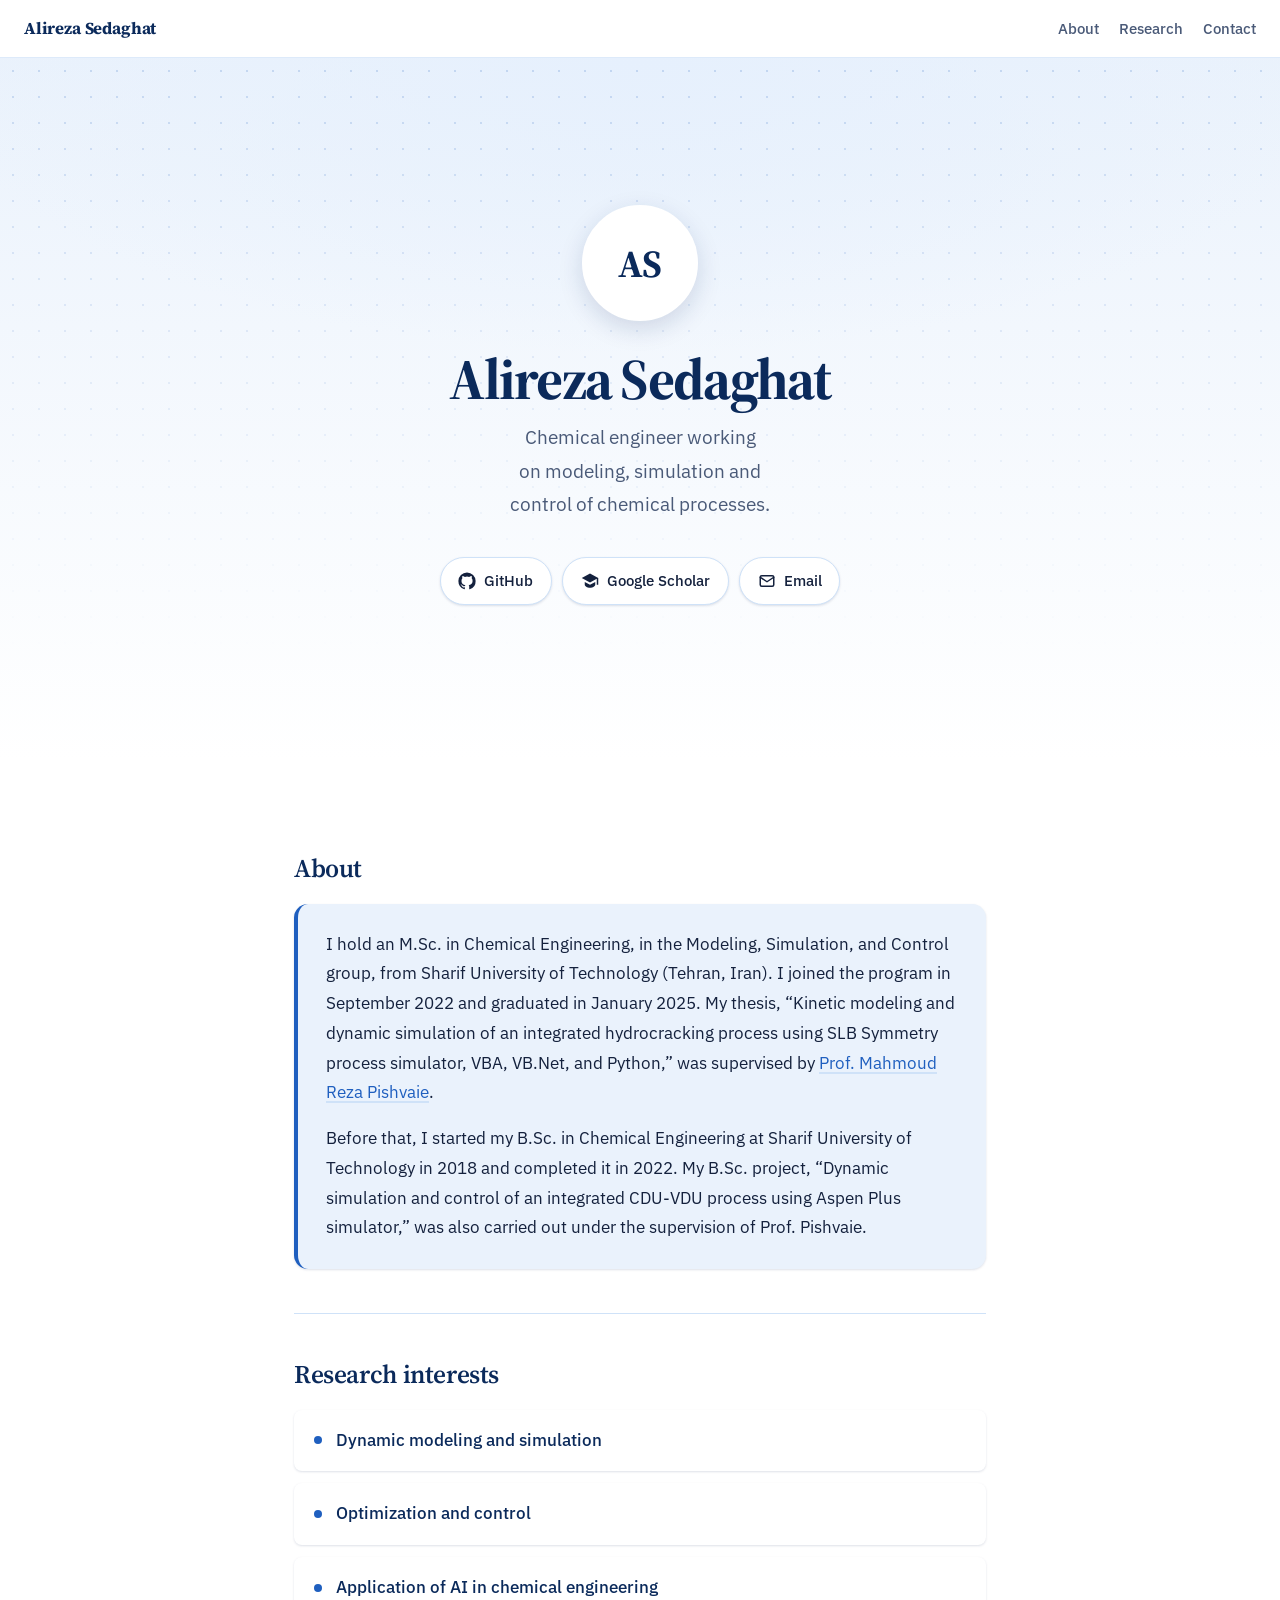
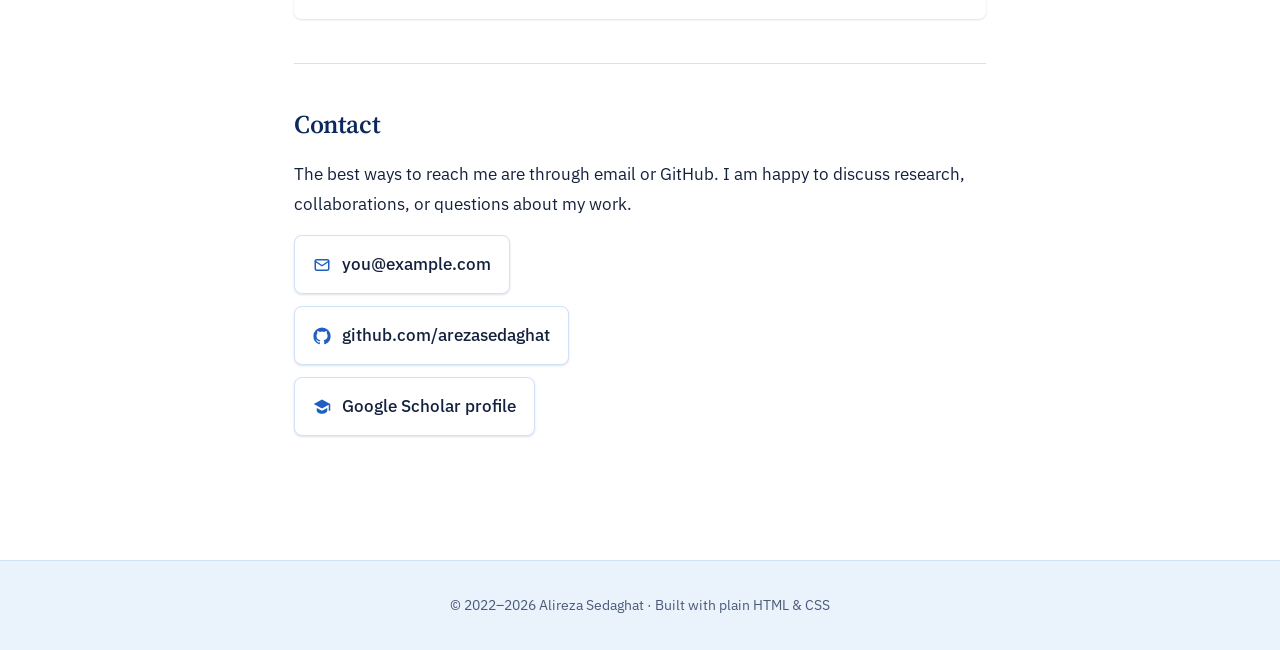
==== index.html @ 09726ce0 "Update index.html" ====
<!DOCTYPE html>
<html lang="en">
<head>
  <meta charset="utf-8">
  <meta name="viewport" content="width=device-width, initial-scale=1">
  <title>Alireza Sedaghat — Chemical Engineer</title>
  <meta name="description" content="Homepage of Alireza Sedaghat, chemical engineer working on modeling, simulation and control.">
  <meta name="theme-color" content="#0b2a5b">
  <link rel="canonical" href="https://arezasedaghat.github.io/">

  <!-- Open Graph / Twitter -->
  <meta property="og:title" content="Alireza Sedaghat — Chemical Engineer">
  <meta property="og:description" content="Modeling, simulation and control of chemical processes.">
  <meta property="og:type" content="profile">
  <meta property="og:url" content="https://arezasedaghat.github.io/">
  <meta name="twitter:card" content="summary">

  <!-- Favicon (add favicon.svg to your repo root) -->
  <link rel="icon" href="/favicon.svg" type="image/svg+xml">

  <!-- Fonts -->
  <link rel="preconnect" href="https://fonts.googleapis.com">
  <link rel="preconnect" href="https://fonts.gstatic.com" crossorigin>
  <link href="https://fonts.googleapis.com/css2?family=IBM+Plex+Sans:wght@400;500;600&family=Source+Serif+4:wght@600;700&display=swap" rel="stylesheet">

  <!-- JSON-LD Person schema -->
  <script type="application/ld+json">
  {
    "@context": "https://schema.org",
    "@type": "Person",
    "name": "Alireza Sedaghat",
    "jobTitle": "Chemical Engineer",
    "url": "https://arezasedaghat.github.io/",
    "sameAs": [
      "https://github.com/arezasedaghat",
      "https://scholar.google.com/citations?user=bqL5dq0AAAAJ"
    ]
  }
  </script>

  <style>
    :root {
      color-scheme: light;
      --navy: #0b2a5b;
      --blue: #1f5fbf;
      --sky: #cfe2f8;
      --mist: #eaf2fc;
      --white: #ffffff;
      --ink: #14213d;
      --muted: #4a5a78;

      --radius: 14px;
      --radius-sm: 8px;
      --shadow-sm: 0 1px 2px rgba(11, 42, 91, .06), 0 1px 3px rgba(11, 42, 91, .08);
      --shadow-md: 0 4px 14px rgba(11, 42, 91, .10), 0 2px 4px rgba(11, 42, 91, .06);
      --shadow-lg: 0 8px 24px rgba(11, 42, 91, .15);

      --serif: "Source Serif 4", Georgia, "Times New Roman", serif;
      --sans: "IBM Plex Sans", system-ui, -apple-system, "Segoe UI", sans-serif;
    }

    * { box-sizing: border-box; }
    html { scroll-behavior: smooth; scroll-padding-top: 1.5rem; }

    body {
      margin: 0;
      font-family: var(--sans);
      font-size: 1.0625rem;         /* 17px */
      line-height: 1.75;
      color: var(--ink);
      background: var(--white);
      -webkit-font-smoothing: antialiased;
      text-rendering: optimizeLegibility;
    }

    /* ---------- Selection ---------- */
    ::selection {
      background: var(--sky);
      color: var(--navy);
    }

    /* ---------- Focus ---------- */
    a:focus-visible,
    button:focus-visible {
      outline: 3px solid var(--blue);
      outline-offset: 3px;
      border-radius: 4px;
    }

    /* ---------- Links (general) ---------- */
    a {
      color: var(--blue);
      text-decoration-color: var(--sky);
      text-underline-offset: 3px;
      text-decoration-thickness: 1.5px;
      transition: text-decoration-color .2s ease, color .2s ease;
    }
    a:hover {
      text-decoration-color: var(--blue);
    }

    /* ---------- Skip link ---------- */
    .skip-link {
      position: absolute;
      left: -999px;
      top: 0;
      background: var(--navy);
      color: #fff;
      padding: .75rem 1rem;
      z-index: 100;
      border-radius: 0 0 6px 0;
      text-decoration: none;
      font-weight: 500;
    }
    .skip-link:focus { left: 0; }

    /* ---------- Top bar ---------- */
    .topbar {
      position: sticky;
      top: 0;
      z-index: 10;
      display: flex;
      align-items: center;
      justify-content: space-between;
      padding: .85rem 1.5rem;
      background: rgba(255, 255, 255, .78);
      backdrop-filter: saturate(160%) blur(10px);
      -webkit-backdrop-filter: saturate(160%) blur(10px);
      border-bottom: 1px solid rgba(207, 226, 248, .7);
    }
    .topbar .brand {
      font-family: var(--serif);
      font-weight: 700;
      font-size: 1.05rem;
      color: var(--navy);
      text-decoration: none;
      letter-spacing: -0.01em;
    }
    .topbar nav ul {
      display: flex;
      gap: 1.25rem;
      list-style: none;
      margin: 0;
      padding: 0;
    }
    .topbar nav a {
      color: var(--muted);
      text-decoration: none;
      font-size: .95rem;
      font-weight: 500;
      transition: color .2s ease;
    }
    .topbar nav a:hover { color: var(--navy); }

    /* ---------- Hero ---------- */
    .hero {
      position: relative;
      min-height: 78vh;
      display: flex;
      flex-direction: column;
      align-items: center;
      justify-content: center;
      text-align: center;
      padding: 4.5rem 1.5rem 5rem;
      overflow: hidden;
      background:
        radial-gradient(ellipse 80% 60% at 50% 0%, #e6f0fd 0%, transparent 70%),
        linear-gradient(180deg, var(--mist) 0%, var(--white) 100%);
    }
    /* dotted background mask */
    .hero::before {
      content: "";
      position: absolute;
      inset: 0;
      background-image: radial-gradient(circle, rgba(31, 95, 191, .18) 1px, transparent 1px);
      background-size: 26px 26px;
      -webkit-mask-image: linear-gradient(180deg, black 0%, transparent 85%);
              mask-image: linear-gradient(180deg, black 0%, transparent 85%);
      pointer-events: none;
    }
    .hero > * { position: relative; z-index: 1; }

    .avatar {
      width: 116px;
      height: 116px;
      border-radius: 50%;
      object-fit: cover;
      background: var(--white);
      border: 3px solid var(--white);
      box-shadow: var(--shadow-lg);
      margin-bottom: 1.75rem;
      display: grid;
      place-items: center;
      font-family: var(--serif);
      font-weight: 700;
      font-size: 2.4rem;
      color: var(--navy);
      letter-spacing: -0.02em;
    }

    .hero h1 {
      font-family: var(--serif);
      font-weight: 700;
      font-size: clamp(2.1rem, 6vw, 3.6rem);
      line-height: 1.05;
      letter-spacing: -0.03em;
      margin: 0 0 .65rem;
      color: var(--navy);
      text-wrap: balance;
    }

    .hero .role {
      font-size: clamp(1rem, 2vw, 1.2rem);
      color: var(--muted);
      max-width: 34ch;
      margin: 0 auto 2.25rem;
      text-wrap: balance;
    }

    /* ---------- Social pill buttons ---------- */
    .social-links {
      display: flex;
      gap: .65rem;
      flex-wrap: wrap;
      justify-content: center;
    }
    .social-links a {
      display: inline-flex;
      align-items: center;
      gap: .5rem;
      padding: .6rem 1.1rem;
      border-radius: 999px;
      background: var(--white);
      border: 1px solid var(--sky);
      text-decoration: none;
      color: var(--ink);
      font-weight: 500;
      font-size: .95rem;
      box-shadow: var(--shadow-sm);
      transition: transform .2s ease, box-shadow .2s ease, border-color .2s ease, color .2s ease;
    }
    .social-links a:hover {
      border-color: var(--blue);
      color: var(--blue);
      transform: translateY(-1px);
      box-shadow: var(--shadow-md);
      text-decoration: none;
    }
    .social-links svg {
      width: 18px;
      height: 18px;
      flex-shrink: 0;
    }

    /* ---------- Main content ---------- */
    main {
      max-width: 740px;
      margin: 0 auto;
      padding: 3rem 1.5rem 5rem;
    }

    section {
      padding: 2.75rem 0;
    }
    section + section {
      border-top: 1px solid var(--sky);
    }

    h2 {
      font-family: var(--serif);
      font-weight: 600;
      font-size: 1.6rem;
      line-height: 1.25;
      letter-spacing: -0.015em;
      margin: 0 0 1.25rem;
      color: var(--navy);
      text-wrap: balance;
    }

    p {
      margin: 0 0 1rem;
      max-width: 68ch;
      text-wrap: pretty;
    }
    p:last-child { margin-bottom: 0; }

    /* ---------- About card ---------- */
    .about-box {
      background: var(--mist);
      border-radius: var(--radius);
      padding: 1.6rem 1.75rem;
      box-shadow: var(--shadow-sm);
      border-left: 4px solid var(--blue);
    }

    /* ---------- Research interests ---------- */
    .interests {
      list-style: none;
      margin: 0;
      padding: 0;
      display: flex;
      flex-direction: column;
      gap: .75rem;
    }
    .interests li {
      padding: 1rem 1.25rem;
      background: var(--white);
      border-radius: var(--radius-sm);
      box-shadow: var(--shadow-sm);
      color: var(--navy);
      font-weight: 500;
      display: flex;
      align-items: center;
      gap: .85rem;
      transition: transform .2s ease, box-shadow .2s ease;
    }
    .interests li:hover {
      transform: translateY(-2px);
      box-shadow: var(--shadow-md);
    }
    .interests li::before {
      content: "";
      width: 8px;
      height: 8px;
      border-radius: 50%;
      background: var(--blue);
      flex-shrink: 0;
    }

    /* ---------- Contact ---------- */
    .contact-list {
      list-style: none;
      margin: 0;
      padding: 0;
      display: grid;
      gap: .75rem;
    }
    .contact-list a {
      display: inline-flex;
      align-items: center;
      gap: .65rem;
      padding: .85rem 1.15rem;
      border-radius: var(--radius-sm);
      background: var(--white);
      border: 1px solid var(--sky);
      color: var(--ink);
      text-decoration: none;
      font-weight: 500;
      box-shadow: var(--shadow-sm);
      transition: transform .2s ease, box-shadow .2s ease, border-color .2s ease, color .2s ease;
    }
    .contact-list a:hover {
      border-color: var(--blue);
      color: var(--blue);
      transform: translateY(-1px);
      box-shadow: var(--shadow-md);
      text-decoration: none;
    }
    .contact-list svg {
      width: 18px;
      height: 18px;
      color: var(--blue);
      flex-shrink: 0;
    }

    /* ---------- Footer ---------- */
    footer {
      padding: 2rem 1.5rem;
      color: var(--muted);
      font-size: .88rem;
      text-align: center;
      border-top: 1px solid var(--sky);
      background: var(--mist);
    }
    footer p { margin: 0; max-width: none; }

    /* ---------- Custom scrollbar (desktop) ---------- */
    @media (pointer: fine) {
      ::-webkit-scrollbar { width: 10px; }
      ::-webkit-scrollbar-track { background: var(--mist); }
      ::-webkit-scrollbar-thumb {
        background: var(--sky);
        border-radius: 5px;
        border: 2px solid var(--mist);
      }
      ::-webkit-scrollbar-thumb:hover { background: var(--blue); }
    }

    /* ---------- Scroll reveal ---------- */
    @media (prefers-reduced-motion: no-preference) {
      section {
        animation: fadeUp .65s ease both;
        animation-timeline: view();
        animation-range: entry 0% entry 25%;
      }
      @keyframes fadeUp {
        from { opacity: 0; transform: translateY(14px); }
        to   { opacity: 1; transform: translateY(0); }
      }
    }

    /* ---------- Mobile tweaks ---------- */
    @media (max-width: 600px) {
      .topbar { padding: .7rem 1rem; }
      .topbar nav ul { gap: .85rem; }
      .topbar nav a { font-size: .88rem; }
      .hero { min-height: auto; padding: 3rem 1.25rem 4rem; }
      .avatar { width: 96px; height: 96px; font-size: 2rem; }
      main { padding: 2rem 1.25rem 4rem; }
      section { padding: 2rem 0; }
    }

    @media (prefers-reduced-motion: reduce) {
      html { scroll-behavior: auto; }
      *, *::before, *::after {
        animation-duration: 0.001ms !important;
        animation-iteration-count: 1 !important;
        transition-duration: 0.001ms !important;
      }
    }
  </style>
</head>
<body>
  <a class="skip-link" href="#main">Skip to content</a>

  <!-- ===== Top bar ===== -->
  <header class="topbar">
    <a class="brand" href="#top">Alireza Sedaghat</a>
    <nav aria-label="Sections">
      <ul>
        <li><a href="#about">About</a></li>
        <li><a href="#interests">Research</a></li>
        <li><a href="#contact">Contact</a></li>
      </ul>
    </nav>
  </header>

  <!-- ===== Hero ===== -->
  <section class="hero" id="top" aria-labelledby="hero-name">
    <div class="avatar" aria-hidden="true">AS</div>
    <h1 id="hero-name">Alireza Sedaghat</h1>
    <p class="role">Chemical engineer working on modeling, simulation and control of chemical processes.</p>

    <div class="social-links">
      <a href="https://github.com/arezasedaghat" rel="me noopener" target="_blank">
        <svg viewBox="0 0 24 24" fill="currentColor" aria-hidden="true"><path d="M12 .5A11.5 11.5 0 0 0 .5 12a11.5 11.5 0 0 0 7.86 10.93c.58.1.79-.25.79-.55v-2c-3.2.7-3.88-1.37-3.88-1.37-.53-1.33-1.29-1.69-1.29-1.69-1.05-.72.08-.7.08-.7 1.16.08 1.77 1.19 1.77 1.19 1.03 1.77 2.7 1.26 3.36.96.1-.74.4-1.26.73-1.55-2.55-.29-5.24-1.28-5.24-5.7 0-1.26.45-2.29 1.18-3.1-.12-.29-.51-1.46.11-3.05 0 0 .97-.31 3.18 1.18a11 11 0 0 1 5.8 0c2.2-1.49 3.17-1.18 3.17-1.18.63 1.59.24 2.76.12 3.05.74.81 1.18 1.84 1.18 3.1 0 4.43-2.7 5.41-5.26 5.7.41.36.78 1.06.78 2.14v3.17c0 .31.21.66.8.55A11.5 11.5 0 0 0 23.5 12 11.5 11.5 0 0 0 12 .5Z"/></svg>
        GitHub
      </a>
      <a href="https://scholar.google.com/citations?user=bqL5dq0AAAAJ&amp;hl=en" rel="me noopener" target="_blank">
        <svg viewBox="0 0 24 24" fill="currentColor" aria-hidden="true"><path d="M12 2 1 8l11 6 9-4.91V17h2V8L12 2Z"/><path d="M5 13.18V17c0 2 3.13 4 7 4s7-2 7-4v-3.82l-7 3.82-7-3.82Z"/></svg>
        Google Scholar
      </a>
      <a href="mailto:you@example.com">
        <svg viewBox="0 0 24 24" fill="none" stroke="currentColor" stroke-width="2" stroke-linecap="round" stroke-linejoin="round" aria-hidden="true"><rect x="3" y="5" width="18" height="14" rx="2"/><path d="m3 7 9 6 9-6"/></svg>
        Email
      </a>
    </div>
  </section>

  <!-- ===== Main ===== -->
  <main id="main">

    <!-- About -->
    <section id="about">
      <h2>About</h2>
      <div class="about-box">
        <p>
          I hold an M.Sc. in Chemical Engineering, in the Modeling, Simulation, and Control group,
          from Sharif University of Technology (Tehran, Iran). I joined the program in September 2022
          and graduated in January 2025. My thesis, “Kinetic modeling and dynamic simulation of an
          integrated hydrocracking process using SLB Symmetry process simulator, VBA, VB.Net, and
          Python,” was supervised by
          <a href="https://scholar.google.com/citations?user=EVMUh8cAAAAJ&amp;hl=en">Prof. Mahmoud Reza Pishvaie</a>.
        </p>
        <p>
          Before that, I started my B.Sc. in Chemical Engineering at Sharif University of Technology
          in 2018 and completed it in 2022. My B.Sc. project, “Dynamic simulation and control of an
          integrated CDU-VDU process using Aspen Plus simulator,” was also carried out under the
          supervision of Prof. Pishvaie.
        </p>
      </div>
    </section>

    <!-- Research interests -->
    <section id="interests">
      <h2>Research interests</h2>
      <ul class="interests">
        <li>Dynamic modeling and simulation</li>
        <li>Optimization and control</li>
        <li>Application of AI in chemical engineering</li>
      </ul>
    </section>

    <!-- Contact -->
    <section id="contact">
      <h2>Contact</h2>
      <p>
        The best ways to reach me are through email or GitHub. I am happy to discuss research,
        collaborations, or questions about my work.
      </p>
      <ul class="contact-list">
        <li>
          <a href="mailto:you@example.com">
            <svg viewBox="0 0 24 24" fill="none" stroke="currentColor" stroke-width="2" stroke-linecap="round" stroke-linejoin="round" aria-hidden="true"><rect x="3" y="5" width="18" height="14" rx="2"/><path d="m3 7 9 6 9-6"/></svg>
            you@example.com
          </a>
        </li>
        <li>
          <a href="https://github.com/arezasedaghat" rel="me noopener" target="_blank">
            <svg viewBox="0 0 24 24" fill="currentColor" aria-hidden="true"><path d="M12 .5A11.5 11.5 0 0 0 .5 12a11.5 11.5 0 0 0 7.86 10.93c.58.1.79-.25.79-.55v-2c-3.2.7-3.88-1.37-3.88-1.37-.53-1.33-1.29-1.69-1.29-1.69-1.05-.72.08-.7.08-.7 1.16.08 1.77 1.19 1.77 1.19 1.03 1.77 2.7 1.26 3.36.96.1-.74.4-1.26.73-1.55-2.55-.29-5.24-1.28-5.24-5.7 0-1.26.45-2.29 1.18-3.1-.12-.29-.51-1.46.11-3.05 0 0 .97-.31 3.18 1.18a11 11 0 0 1 5.8 0c2.2-1.49 3.17-1.18 3.17-1.18.63 1.59.24 2.76.12 3.05.74.81 1.18 1.84 1.18 3.1 0 4.43-2.7 5.41-5.26 5.7.41.36.78 1.06.78 2.14v3.17c0 .31.21.66.8.55A11.5 11.5 0 0 0 23.5 12 11.5 11.5 0 0 0 12 .5Z"/></svg>
            github.com/arezasedaghat
          </a>
        </li>
        <li>
          <a href="https://scholar.google.com/citations?user=bqL5dq0AAAAJ&amp;hl=en" rel="me noopener" target="_blank">
            <svg viewBox="0 0 24 24" fill="currentColor" aria-hidden="true"><path d="M12 2 1 8l11 6 9-4.91V17h2V8L12 2Z"/><path d="M5 13.18V17c0 2 3.13 4 7 4s7-2 7-4v-3.82l-7 3.82-7-3.82Z"/></svg>
            Google Scholar profile
          </a>
        </li>
      </ul>
    </section>

  </main>

  <!-- ===== Footer ===== -->
  <footer>
    <p>© 2022–<span id="year">2026</span> Alireza Sedaghat · Built with plain HTML &amp; CSS</p>
  </footer>

  <script>
    document.getElementById("year").textContent = new Date().getFullYear();
  </script>
</body>
</html>
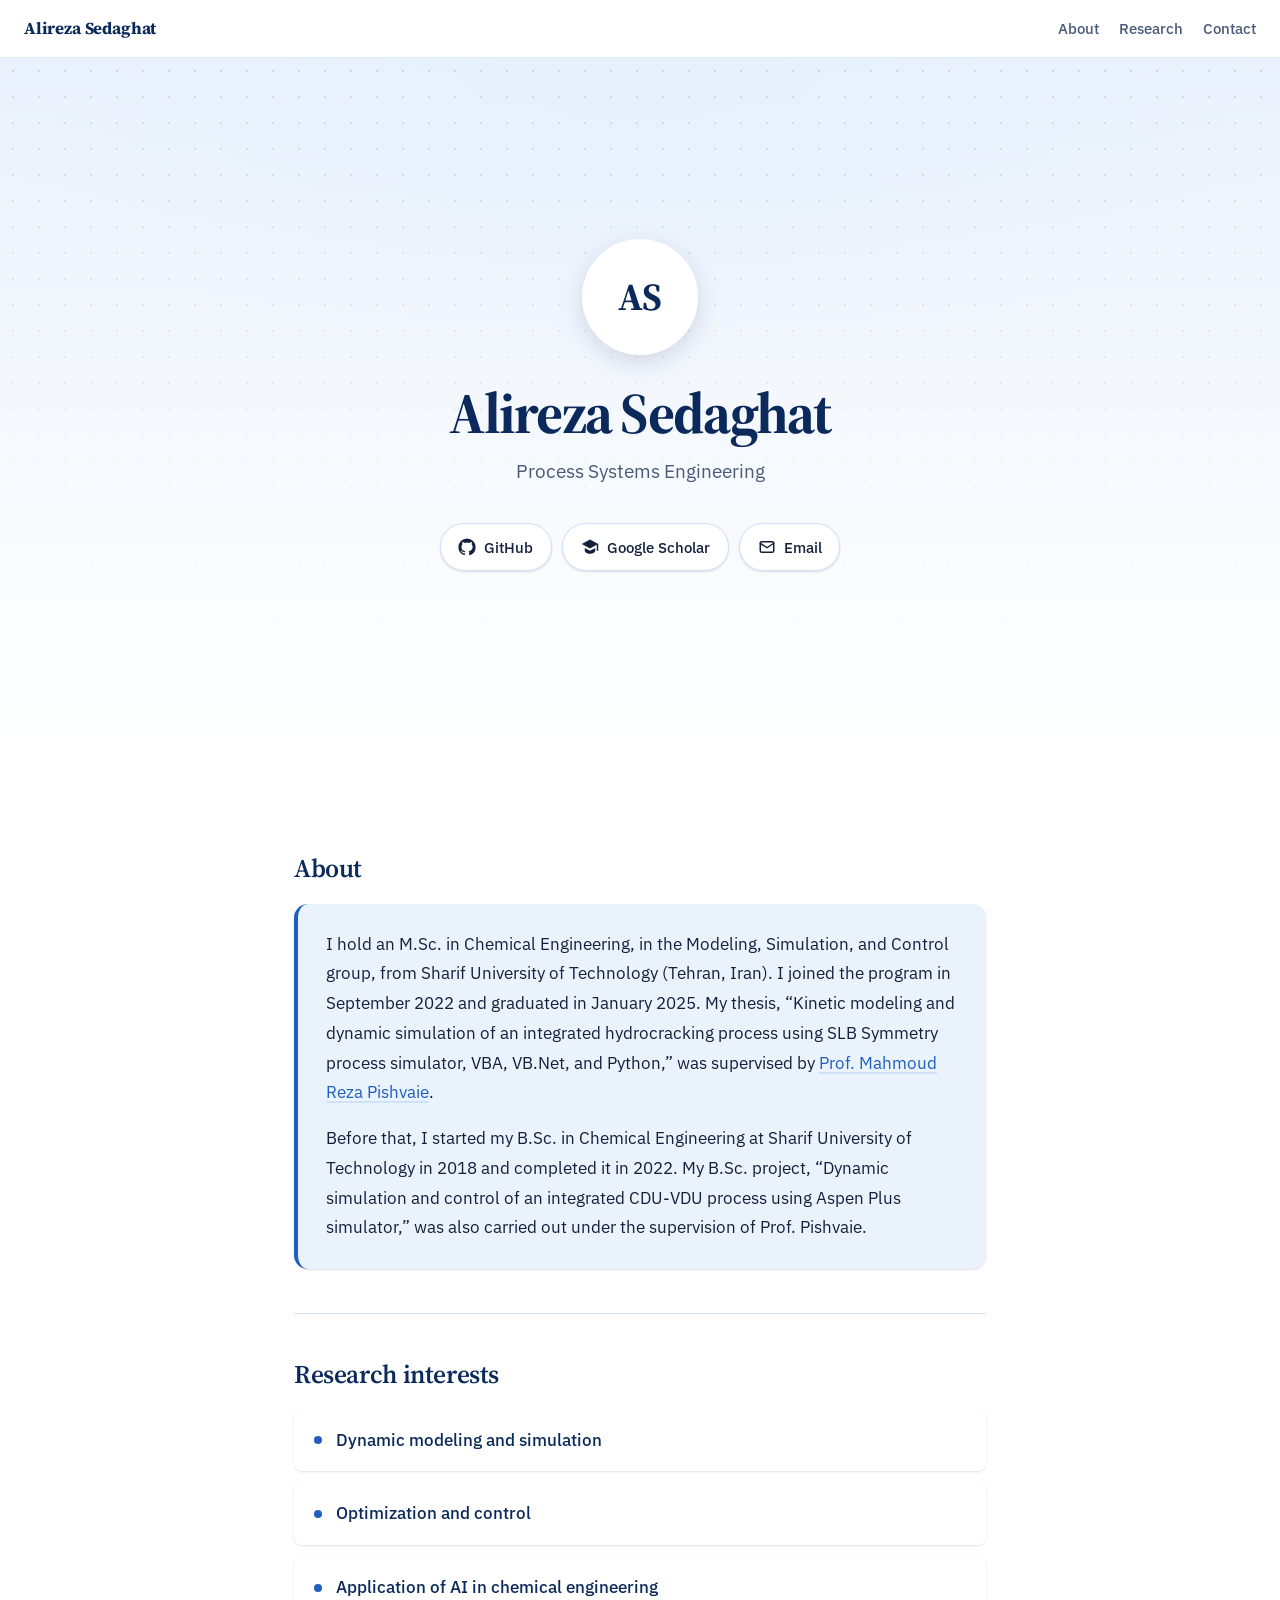
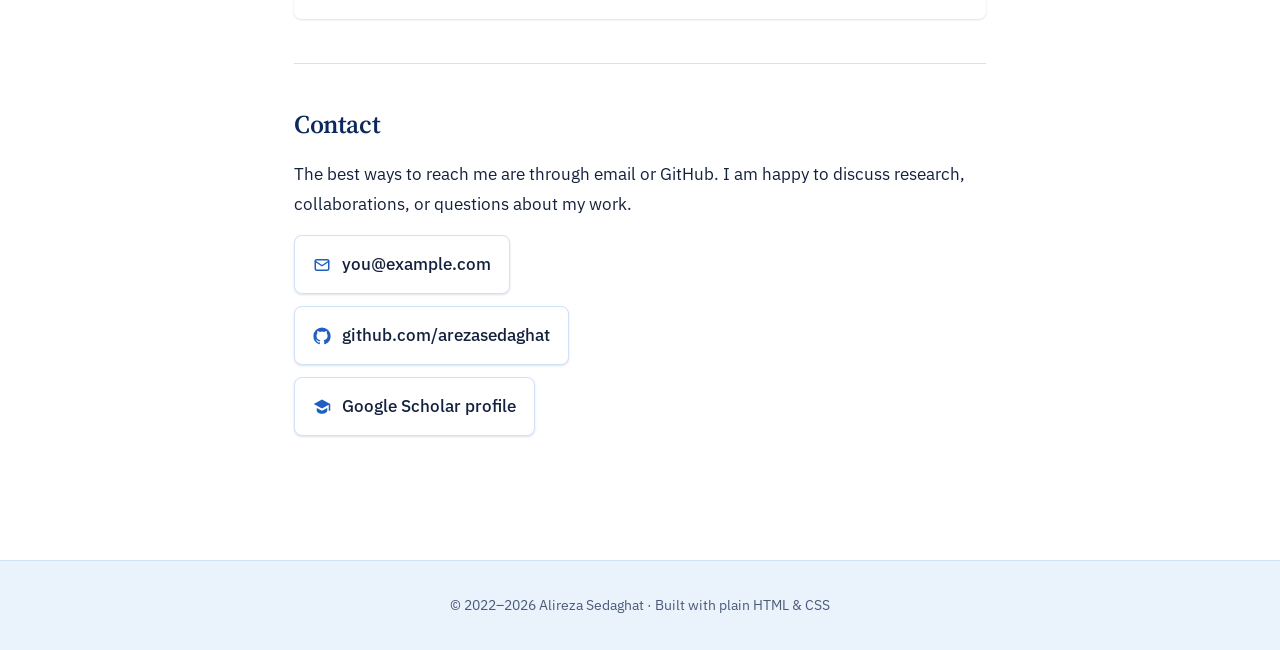
==== commit 6e1da09a: "Update index.html" ====
--- a/index.html
+++ b/index.html
@@ -4,7 +4,7 @@
   <meta charset="utf-8">
   <meta name="viewport" content="width=device-width, initial-scale=1">
   <title>Alireza Sedaghat — Chemical Engineer</title>
-  <meta name="description" content="Homepage of Alireza Sedaghat, chemical engineer working on modeling, simulation and control.">
+  <meta name="description" content="Homepage of Alireza Sedaghat, Process Systems Engineering">
   <meta name="theme-color" content="#0b2a5b">
   <link rel="canonical" href="https://arezasedaghat.github.io/">
 
@@ -439,7 +439,7 @@
   <section class="hero" id="top" aria-labelledby="hero-name">
     <div class="avatar" aria-hidden="true">AS</div>
     <h1 id="hero-name">Alireza Sedaghat</h1>
-    <p class="role">Chemical engineer working on modeling, simulation and control of chemical processes.</p>
+    <p class="role">Process Systems Engineering</p>
 
     <div class="social-links">
       <a href="https://github.com/arezasedaghat" rel="me noopener" target="_blank">
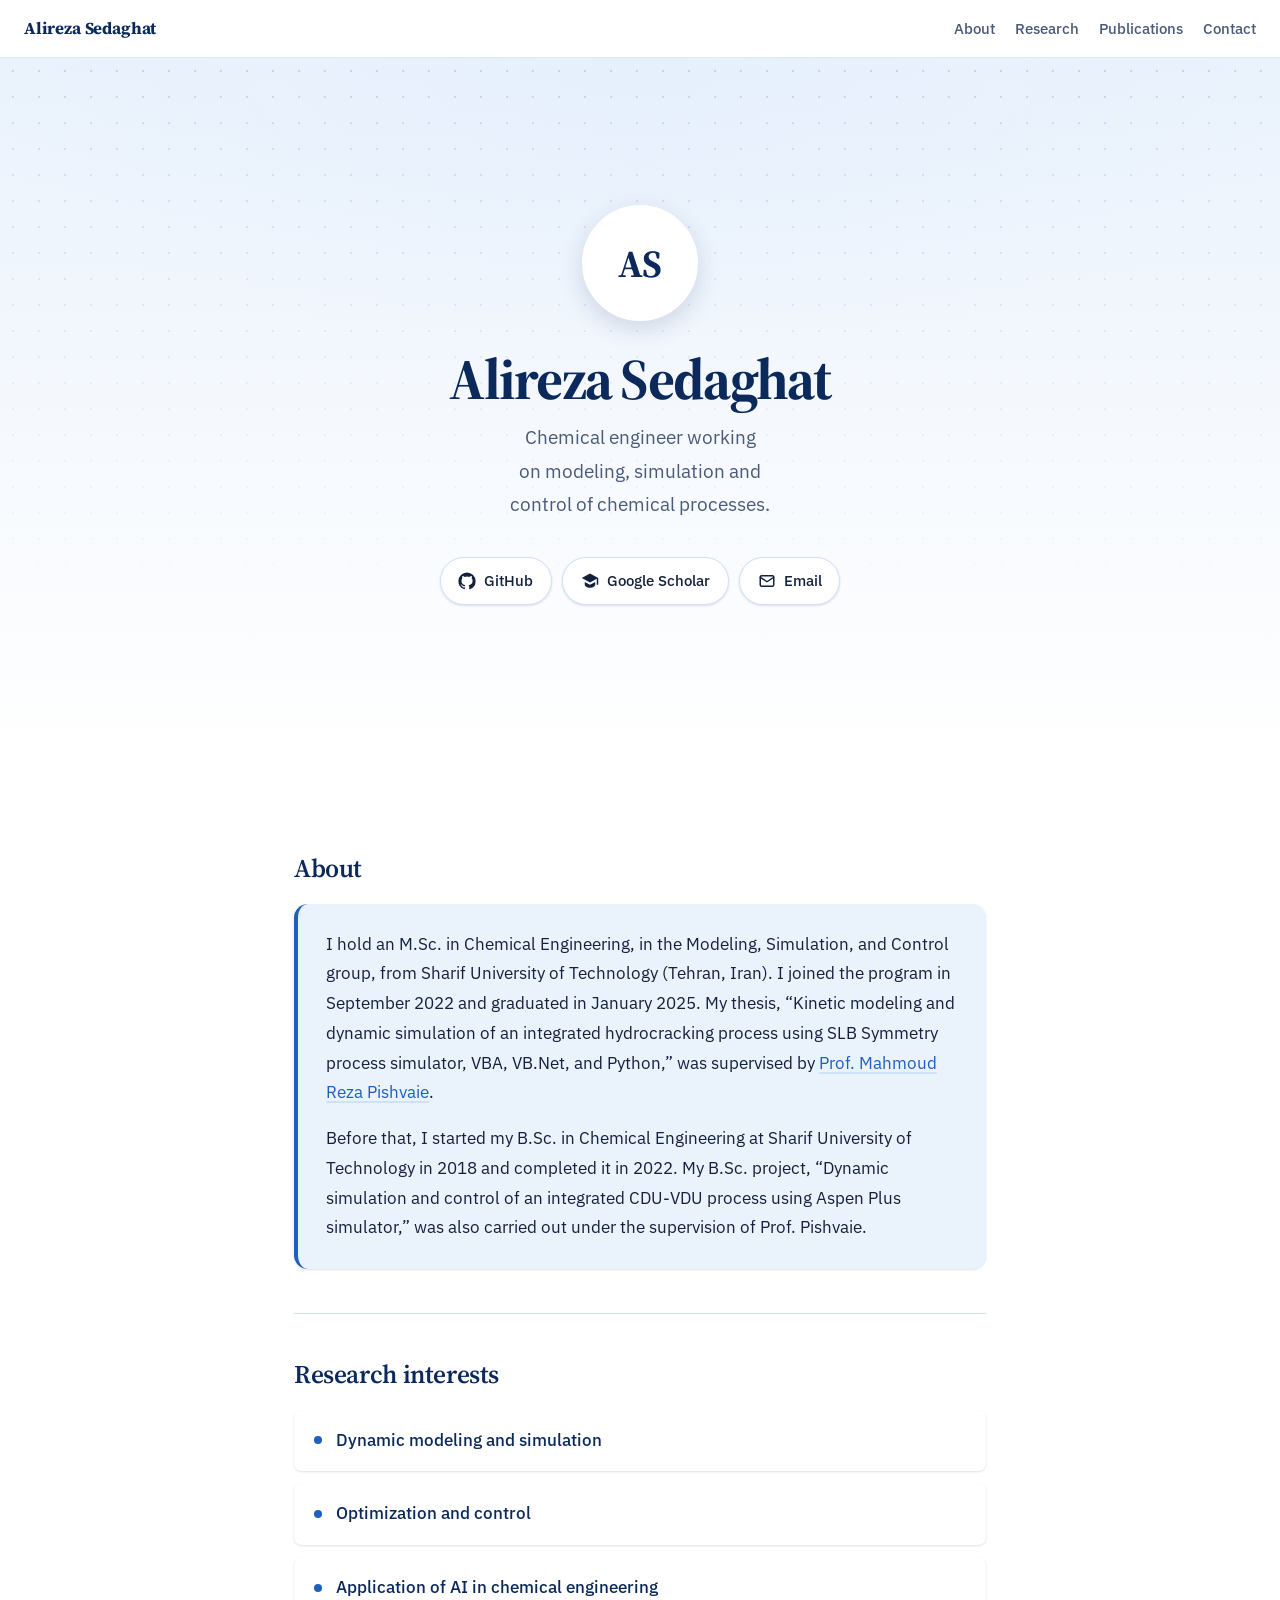
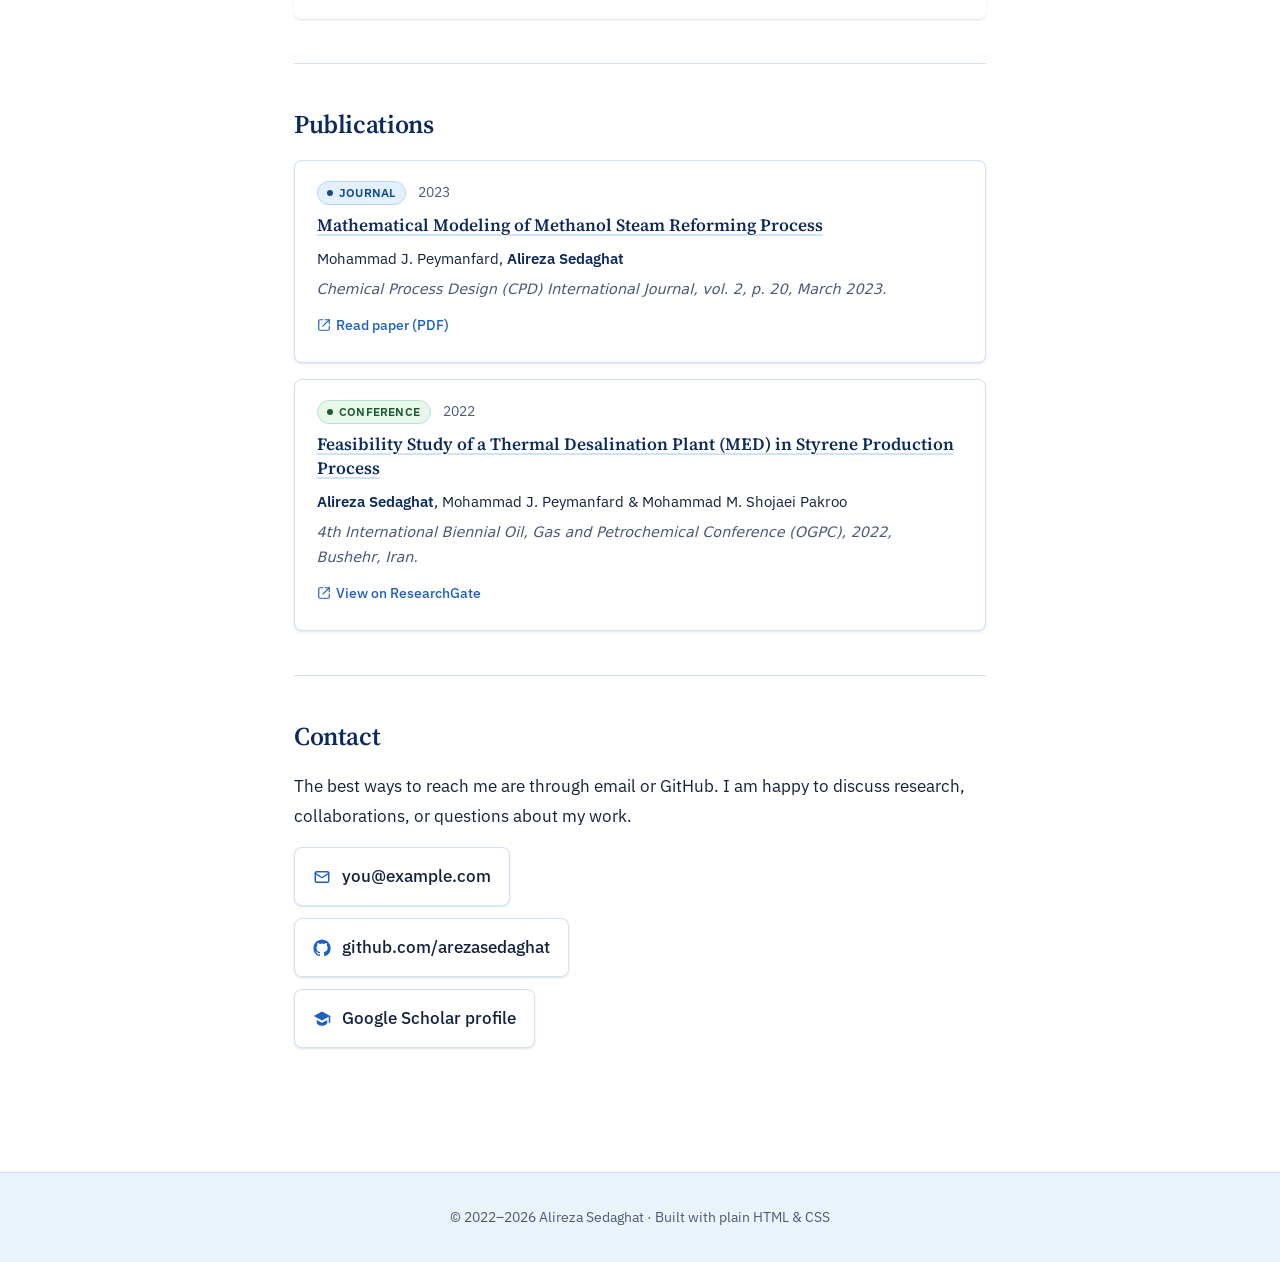
==== commit b4fa2927: "Update index.html" ====
--- a/index.html
+++ b/index.html
@@ -4,7 +4,7 @@
   <meta charset="utf-8">
   <meta name="viewport" content="width=device-width, initial-scale=1">
   <title>Alireza Sedaghat — Chemical Engineer</title>
-  <meta name="description" content="Homepage of Alireza Sedaghat, Process Systems Engineering">
+  <meta name="description" content="Homepage of Alireza Sedaghat, chemical engineer working on modeling, simulation and control.">
   <meta name="theme-color" content="#0b2a5b">
   <link rel="canonical" href="https://arezasedaghat.github.io/">
 
@@ -49,6 +49,14 @@
       --ink: #14213d;
       --muted: #4a5a78;
 
+      /* tag colors */
+      --tag-journal-bg: #e3f0ff;
+      --tag-journal-fg: #114a8f;
+      --tag-journal-border: #b9d6f6;
+      --tag-conf-bg: #e7f7ec;
+      --tag-conf-fg: #1b5a2f;
+      --tag-conf-border: #b8e3c6;
+
       --radius: 14px;
       --radius-sm: 8px;
       --shadow-sm: 0 1px 2px rgba(11, 42, 91, .06), 0 1px 3px rgba(11, 42, 91, .08);
@@ -65,7 +73,7 @@
     body {
       margin: 0;
       font-family: var(--sans);
-      font-size: 1.0625rem;         /* 17px */
+      font-size: 1.0625rem;
       line-height: 1.75;
       color: var(--ink);
       background: var(--white);
@@ -73,13 +81,8 @@
       text-rendering: optimizeLegibility;
     }
 
-    /* ---------- Selection ---------- */
-    ::selection {
-      background: var(--sky);
-      color: var(--navy);
-    }
-
-    /* ---------- Focus ---------- */
+    ::selection { background: var(--sky); color: var(--navy); }
+
     a:focus-visible,
     button:focus-visible {
       outline: 3px solid var(--blue);
@@ -87,7 +90,6 @@
       border-radius: 4px;
     }
 
-    /* ---------- Links (general) ---------- */
     a {
       color: var(--blue);
       text-decoration-color: var(--sky);
@@ -95,11 +97,8 @@
       text-decoration-thickness: 1.5px;
       transition: text-decoration-color .2s ease, color .2s ease;
     }
-    a:hover {
-      text-decoration-color: var(--blue);
-    }
-
-    /* ---------- Skip link ---------- */
+    a:hover { text-decoration-color: var(--blue); }
+
     .skip-link {
       position: absolute;
       left: -999px;
@@ -167,7 +166,6 @@
         radial-gradient(ellipse 80% 60% at 50% 0%, #e6f0fd 0%, transparent 70%),
         linear-gradient(180deg, var(--mist) 0%, var(--white) 100%);
     }
-    /* dotted background mask */
     .hero::before {
       content: "";
       position: absolute;
@@ -217,7 +215,6 @@
       text-wrap: balance;
     }
 
-    /* ---------- Social pill buttons ---------- */
     .social-links {
       display: flex;
       gap: .65rem;
@@ -246,25 +243,17 @@
       box-shadow: var(--shadow-md);
       text-decoration: none;
     }
-    .social-links svg {
-      width: 18px;
-      height: 18px;
-      flex-shrink: 0;
-    }
-
-    /* ---------- Main content ---------- */
+    .social-links svg { width: 18px; height: 18px; flex-shrink: 0; }
+
+    /* ---------- Main ---------- */
     main {
       max-width: 740px;
       margin: 0 auto;
       padding: 3rem 1.5rem 5rem;
     }
 
-    section {
-      padding: 2.75rem 0;
-    }
-    section + section {
-      border-top: 1px solid var(--sky);
-    }
+    section { padding: 2.75rem 0; }
+    section + section { border-top: 1px solid var(--sky); }
 
     h2 {
       font-family: var(--serif);
@@ -284,7 +273,7 @@
     }
     p:last-child { margin-bottom: 0; }
 
-    /* ---------- About card ---------- */
+    /* ---------- About ---------- */
     .about-box {
       background: var(--mist);
       border-radius: var(--radius);
@@ -324,6 +313,115 @@
       height: 8px;
       border-radius: 50%;
       background: var(--blue);
+      flex-shrink: 0;
+    }
+
+    /* ---------- Publications ---------- */
+    .pub-list {
+      list-style: none;
+      margin: 0;
+      padding: 0;
+      display: flex;
+      flex-direction: column;
+      gap: 1rem;
+    }
+    .pub-item {
+      background: var(--white);
+      border: 1px solid var(--sky);
+      border-radius: var(--radius-sm);
+      padding: 1.25rem 1.35rem;
+      box-shadow: var(--shadow-sm);
+      transition: transform .2s ease, box-shadow .2s ease, border-color .2s ease;
+    }
+    .pub-item:hover {
+      transform: translateY(-2px);
+      box-shadow: var(--shadow-md);
+      border-color: #b9d6f6;
+    }
+    .pub-meta {
+      display: flex;
+      flex-wrap: wrap;
+      align-items: center;
+      gap: .55rem .75rem;
+      margin-bottom: .5rem;
+    }
+    .tag {
+      display: inline-flex;
+      align-items: center;
+      gap: .35rem;
+      font-family: var(--sans);
+      font-size: .75rem;
+      font-weight: 600;
+      letter-spacing: .02em;
+      text-transform: uppercase;
+      padding: .22rem .6rem;
+      border-radius: 999px;
+      border: 1px solid;
+      line-height: 1.3;
+    }
+    .tag::before {
+      content: "";
+      width: 6px;
+      height: 6px;
+      border-radius: 50%;
+      background: currentColor;
+    }
+    .tag-journal {
+      background: var(--tag-journal-bg);
+      color: var(--tag-journal-fg);
+      border-color: var(--tag-journal-border);
+    }
+    .tag-conference {
+      background: var(--tag-conf-bg);
+      color: var(--tag-conf-fg);
+      border-color: var(--tag-conf-border);
+    }
+    .pub-year {
+      font-size: .85rem;
+      color: var(--muted);
+      font-variant-numeric: tabular-nums;
+    }
+    .pub-title {
+      font-family: var(--serif);
+      font-weight: 600;
+      font-size: 1.08rem;
+      line-height: 1.4;
+      margin: 0 0 .5rem;
+      color: var(--navy);
+    }
+    .pub-title a {
+      color: inherit;
+      text-decoration-color: var(--sky);
+    }
+    .pub-title a:hover { color: var(--blue); }
+
+    .pub-authors {
+      font-size: .92rem;
+      color: var(--ink);
+      margin: 0 0 .35rem;
+    }
+    .pub-authors .me {
+      font-weight: 600;
+      color: var(--navy);
+    }
+    .pub-venue {
+      font-size: .9rem;
+      color: var(--muted);
+      margin: 0;
+      font-style: italic;
+    }
+    .pub-link {
+      display: inline-flex;
+      align-items: center;
+      gap: .35rem;
+      margin-top: .65rem;
+      font-size: .88rem;
+      font-weight: 500;
+      text-decoration: none;
+    }
+    .pub-link svg {
+      width: 14px;
+      height: 14px;
       flex-shrink: 0;
     }
 
@@ -374,7 +472,7 @@
     }
     footer p { margin: 0; max-width: none; }
 
-    /* ---------- Custom scrollbar (desktop) ---------- */
+    /* ---------- Custom scrollbar ---------- */
     @media (pointer: fine) {
       ::-webkit-scrollbar { width: 10px; }
       ::-webkit-scrollbar-track { background: var(--mist); }
@@ -399,7 +497,7 @@
       }
     }
 
-    /* ---------- Mobile tweaks ---------- */
+    /* ---------- Mobile ---------- */
     @media (max-width: 600px) {
       .topbar { padding: .7rem 1rem; }
       .topbar nav ul { gap: .85rem; }
@@ -408,6 +506,7 @@
       .avatar { width: 96px; height: 96px; font-size: 2rem; }
       main { padding: 2rem 1.25rem 4rem; }
       section { padding: 2rem 0; }
+      .pub-item { padding: 1.1rem 1.15rem; }
     }
 
     @media (prefers-reduced-motion: reduce) {
@@ -423,23 +522,22 @@
 <body>
   <a class="skip-link" href="#main">Skip to content</a>
 
-  <!-- ===== Top bar ===== -->
   <header class="topbar">
     <a class="brand" href="#top">Alireza Sedaghat</a>
     <nav aria-label="Sections">
       <ul>
         <li><a href="#about">About</a></li>
         <li><a href="#interests">Research</a></li>
+        <li><a href="#publications">Publications</a></li>
         <li><a href="#contact">Contact</a></li>
       </ul>
     </nav>
   </header>
 
-  <!-- ===== Hero ===== -->
   <section class="hero" id="top" aria-labelledby="hero-name">
     <div class="avatar" aria-hidden="true">AS</div>
     <h1 id="hero-name">Alireza Sedaghat</h1>
-    <p class="role">Process Systems Engineering</p>
+    <p class="role">Chemical engineer working on modeling, simulation and control of chemical processes.</p>
 
     <div class="social-links">
       <a href="https://github.com/arezasedaghat" rel="me noopener" target="_blank">
@@ -457,7 +555,6 @@
     </div>
   </section>
 
-  <!-- ===== Main ===== -->
   <main id="main">
 
     <!-- About -->
@@ -488,6 +585,70 @@
         <li>Dynamic modeling and simulation</li>
         <li>Optimization and control</li>
         <li>Application of AI in chemical engineering</li>
+      </ul>
+    </section>
+
+    <!-- Publications -->
+    <section id="publications">
+      <h2>Publications</h2>
+      <ul class="pub-list">
+
+        <!-- Journal paper -->
+        <li class="pub-item">
+          <div class="pub-meta">
+            <span class="tag tag-journal">Journal</span>
+            <span class="pub-year">2023</span>
+          </div>
+          <h3 class="pub-title">
+            <a href="https://cpd.usb.ac.ir/article_7794_468241a6846c60dafa854b585a96b719.pdf"
+               target="_blank" rel="noopener">
+              Mathematical Modeling of Methanol Steam Reforming Process
+            </a>
+          </h3>
+          <p class="pub-authors">
+            Mohammad J. Peymanfard, <span class="me">Alireza Sedaghat</span>
+          </p>
+          <p class="pub-venue">
+            Chemical Process Design (CPD) International Journal, vol. 2, p. 20, March 2023.
+          </p>
+          <a class="pub-link"
+             href="https://cpd.usb.ac.ir/article_7794_468241a6846c60dafa854b585a96b719.pdf"
+             target="_blank" rel="noopener">
+            <svg viewBox="0 0 24 24" fill="none" stroke="currentColor" stroke-width="2" stroke-linecap="round" stroke-linejoin="round" aria-hidden="true">
+              <path d="M14 3h7v7"/><path d="M21 3 10 14"/><path d="M21 14v5a2 2 0 0 1-2 2H5a2 2 0 0 1-2-2V5a2 2 0 0 1 2-2h5"/>
+            </svg>
+            Read paper (PDF)
+          </a>
+        </li>
+
+        <!-- Conference paper -->
+        <li class="pub-item">
+          <div class="pub-meta">
+            <span class="tag tag-conference">Conference</span>
+            <span class="pub-year">2022</span>
+          </div>
+          <h3 class="pub-title">
+            <a href="https://www.researchgate.net/publication/370845502_Feasibility_Study_of_a_Thermal_Desalination_Plant_MED_in_the_Styrene_Production_Process"
+               target="_blank" rel="noopener">
+              Feasibility Study of a Thermal Desalination Plant (MED) in Styrene Production Process
+            </a>
+          </h3>
+          <p class="pub-authors">
+            <span class="me">Alireza Sedaghat</span>, Mohammad J. Peymanfard &amp; Mohammad M. Shojaei Pakroo
+          </p>
+          <p class="pub-venue">
+            4th International Biennial Oil, Gas and Petrochemical Conference (OGPC), 2022, Bushehr, Iran.
+          </p>
+          <a class="pub-link"
+             href="https://www.researchgate.net/publication/370845502_Feasibility_Study_of_a_Thermal_Desalination_Plant_MED_in_the_Styrene_Production_Process"
+             target="_blank" rel="noopener">
+            <svg viewBox="0 0 24 24" fill="none" stroke="currentColor" stroke-width="2" stroke-linecap="round" stroke-linejoin="round" aria-hidden="true">
+              <path d="M14 3h7v7"/><path d="M21 3 10 14"/><path d="M21 14v5a2 2 0 0 1-2 2H5a2 2 0 0 1-2-2V5a2 2 0 0 1 2-2h5"/>
+            </svg>
+            View on ResearchGate
+          </a>
+        </li>
+
       </ul>
     </section>
 
@@ -522,7 +683,6 @@
 
   </main>
 
-  <!-- ===== Footer ===== -->
   <footer>
     <p>© 2022–<span id="year">2026</span> Alireza Sedaghat · Built with plain HTML &amp; CSS</p>
   </footer>
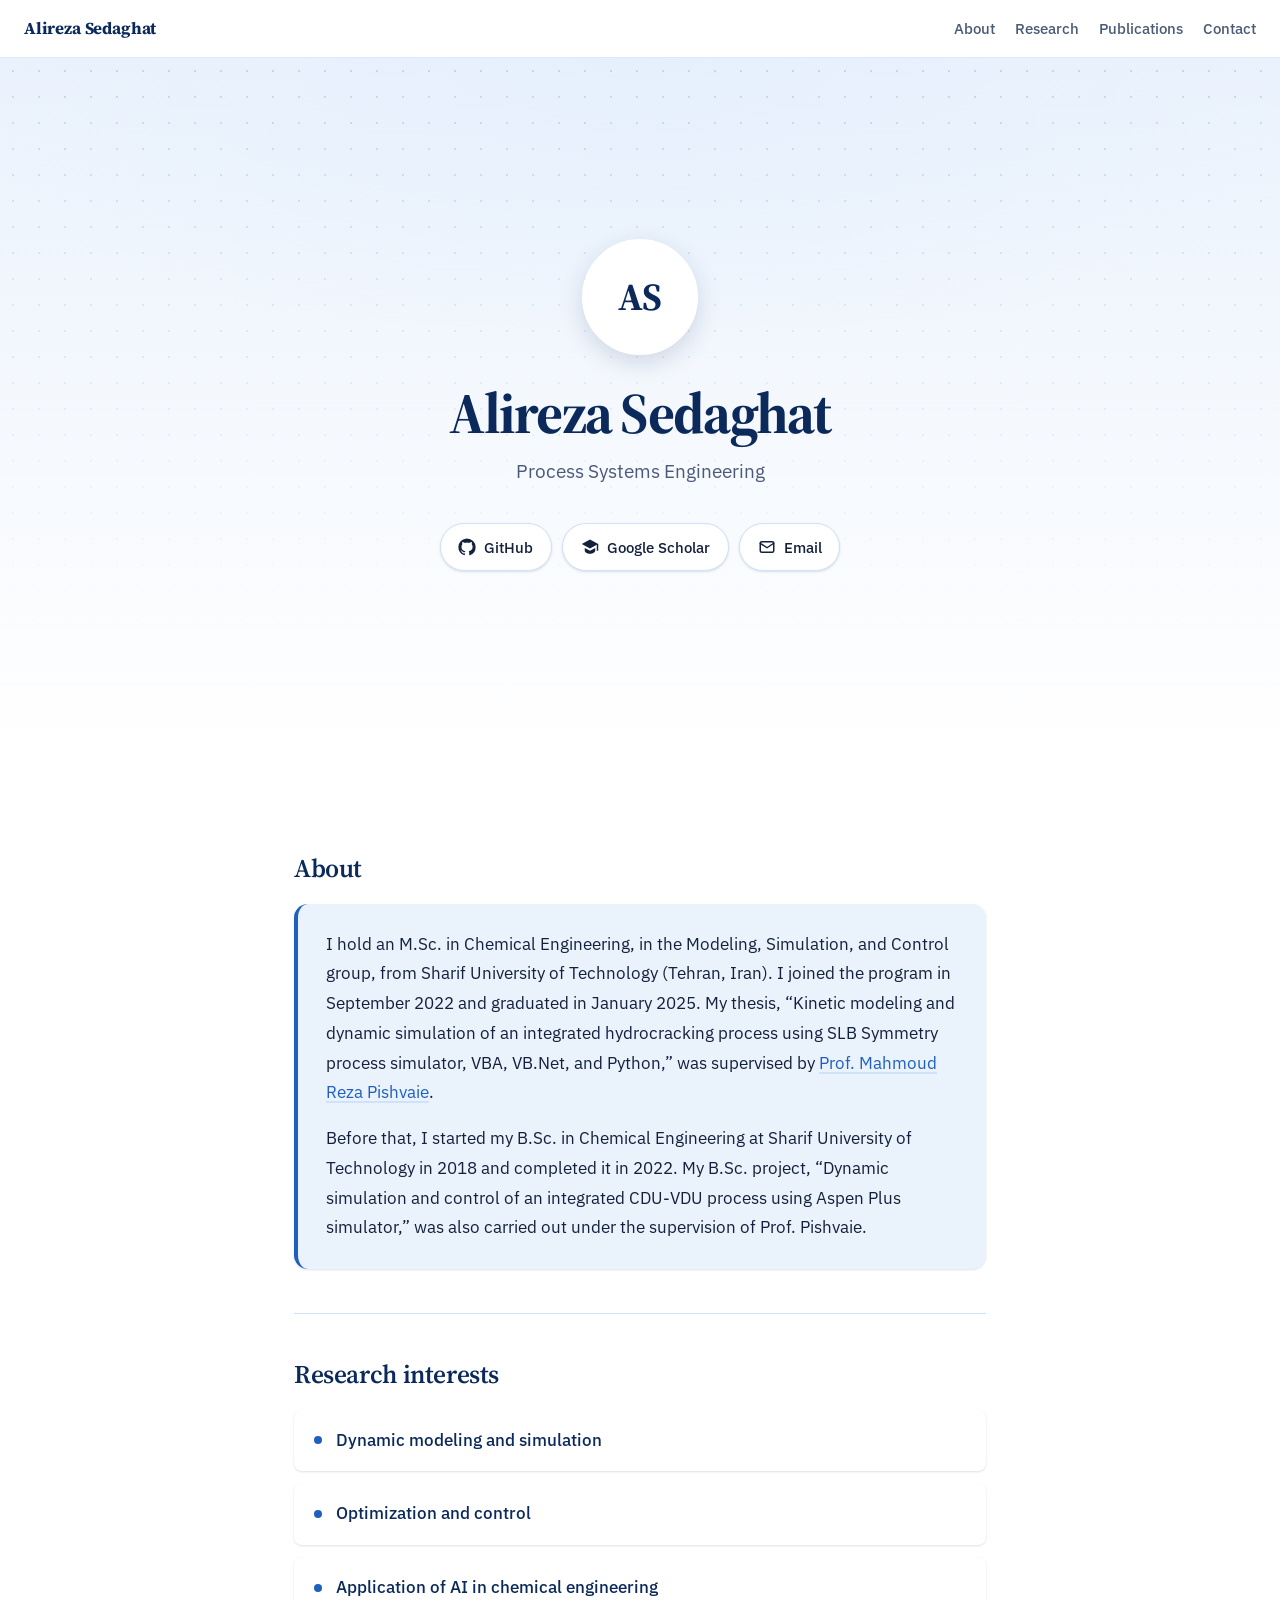
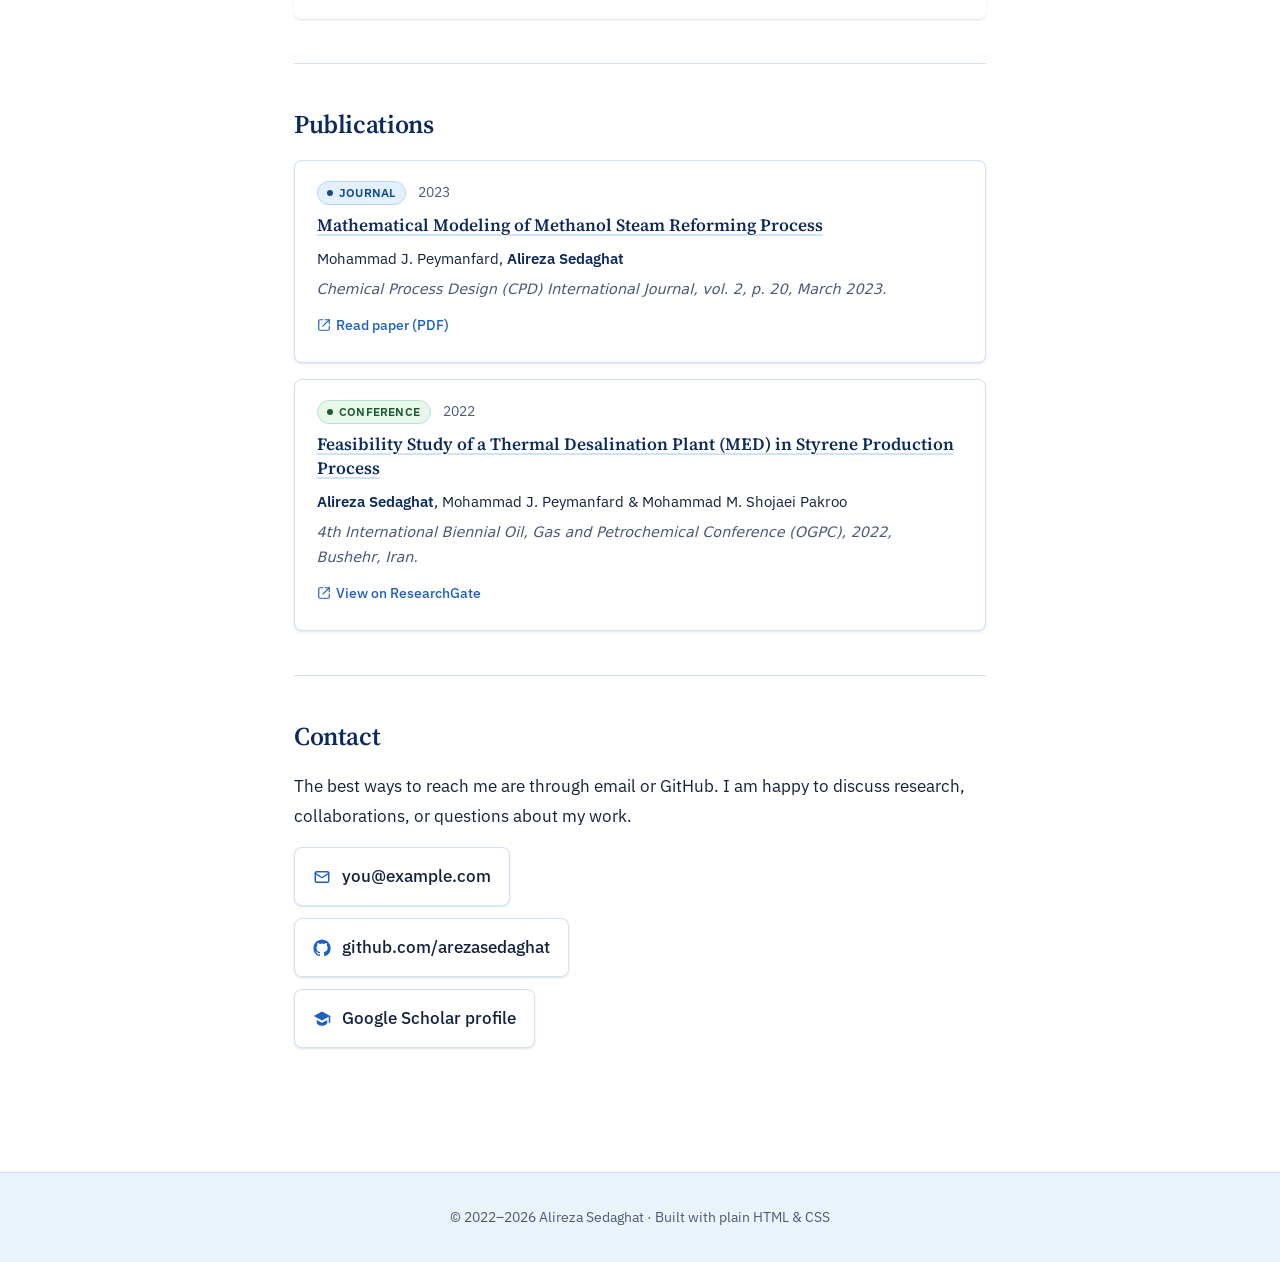
==== commit db29a746: "Update index.html" ====
--- a/index.html
+++ b/index.html
@@ -4,7 +4,7 @@
   <meta charset="utf-8">
   <meta name="viewport" content="width=device-width, initial-scale=1">
   <title>Alireza Sedaghat — Chemical Engineer</title>
-  <meta name="description" content="Homepage of Alireza Sedaghat, chemical engineer working on modeling, simulation and control.">
+  <meta name="description" content="Process Systems Engineering">
   <meta name="theme-color" content="#0b2a5b">
   <link rel="canonical" href="https://arezasedaghat.github.io/">
 
@@ -537,7 +537,7 @@
   <section class="hero" id="top" aria-labelledby="hero-name">
     <div class="avatar" aria-hidden="true">AS</div>
     <h1 id="hero-name">Alireza Sedaghat</h1>
-    <p class="role">Chemical engineer working on modeling, simulation and control of chemical processes.</p>
+    <p class="role">Process Systems Engineering</p>
 
     <div class="social-links">
       <a href="https://github.com/arezasedaghat" rel="me noopener" target="_blank">
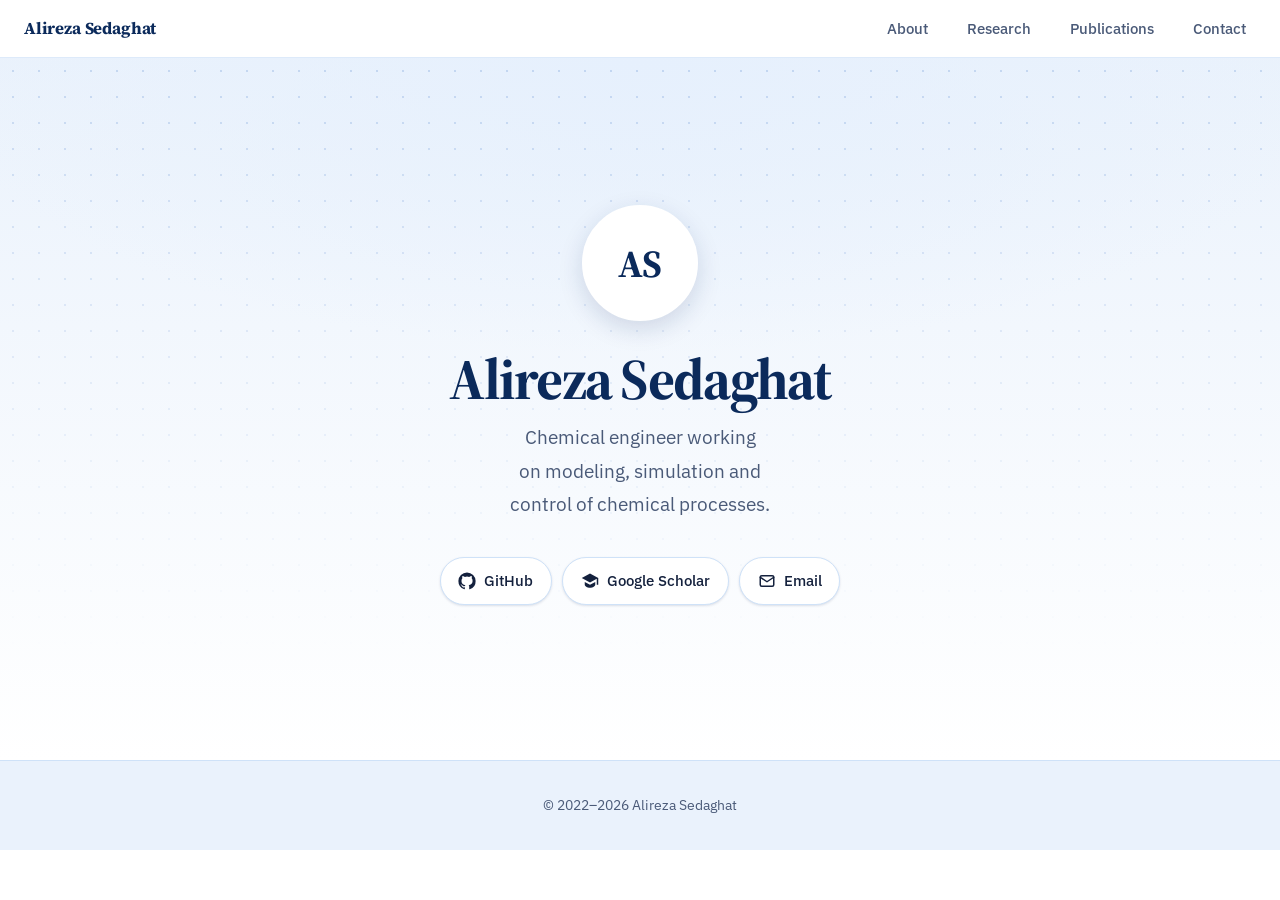
==== commit 4715f879: "Update index.html" ====
--- a/index.html
+++ b/index.html
@@ -4,26 +4,19 @@
   <meta charset="utf-8">
   <meta name="viewport" content="width=device-width, initial-scale=1">
   <title>Alireza Sedaghat — Chemical Engineer</title>
-  <meta name="description" content="Process Systems Engineering">
+  <meta name="description" content="Homepage of Alireza Sedaghat, chemical engineer working on modeling, simulation and control.">
   <meta name="theme-color" content="#0b2a5b">
   <link rel="canonical" href="https://arezasedaghat.github.io/">
-
-  <!-- Open Graph / Twitter -->
   <meta property="og:title" content="Alireza Sedaghat — Chemical Engineer">
   <meta property="og:description" content="Modeling, simulation and control of chemical processes.">
   <meta property="og:type" content="profile">
   <meta property="og:url" content="https://arezasedaghat.github.io/">
   <meta name="twitter:card" content="summary">
-
-  <!-- Favicon (add favicon.svg to your repo root) -->
   <link rel="icon" href="/favicon.svg" type="image/svg+xml">
-
-  <!-- Fonts -->
   <link rel="preconnect" href="https://fonts.googleapis.com">
   <link rel="preconnect" href="https://fonts.gstatic.com" crossorigin>
   <link href="https://fonts.googleapis.com/css2?family=IBM+Plex+Sans:wght@400;500;600&family=Source+Serif+4:wght@600;700&display=swap" rel="stylesheet">
-
-  <!-- JSON-LD Person schema -->
+  <link rel="stylesheet" href="style.css">
   <script type="application/ld+json">
   {
     "@context": "https://schema.org",
@@ -37,507 +30,26 @@
     ]
   }
   </script>
-
-  <style>
-    :root {
-      color-scheme: light;
-      --navy: #0b2a5b;
-      --blue: #1f5fbf;
-      --sky: #cfe2f8;
-      --mist: #eaf2fc;
-      --white: #ffffff;
-      --ink: #14213d;
-      --muted: #4a5a78;
-
-      /* tag colors */
-      --tag-journal-bg: #e3f0ff;
-      --tag-journal-fg: #114a8f;
-      --tag-journal-border: #b9d6f6;
-      --tag-conf-bg: #e7f7ec;
-      --tag-conf-fg: #1b5a2f;
-      --tag-conf-border: #b8e3c6;
-
-      --radius: 14px;
-      --radius-sm: 8px;
-      --shadow-sm: 0 1px 2px rgba(11, 42, 91, .06), 0 1px 3px rgba(11, 42, 91, .08);
-      --shadow-md: 0 4px 14px rgba(11, 42, 91, .10), 0 2px 4px rgba(11, 42, 91, .06);
-      --shadow-lg: 0 8px 24px rgba(11, 42, 91, .15);
-
-      --serif: "Source Serif 4", Georgia, "Times New Roman", serif;
-      --sans: "IBM Plex Sans", system-ui, -apple-system, "Segoe UI", sans-serif;
-    }
-
-    * { box-sizing: border-box; }
-    html { scroll-behavior: smooth; scroll-padding-top: 1.5rem; }
-
-    body {
-      margin: 0;
-      font-family: var(--sans);
-      font-size: 1.0625rem;
-      line-height: 1.75;
-      color: var(--ink);
-      background: var(--white);
-      -webkit-font-smoothing: antialiased;
-      text-rendering: optimizeLegibility;
-    }
-
-    ::selection { background: var(--sky); color: var(--navy); }
-
-    a:focus-visible,
-    button:focus-visible {
-      outline: 3px solid var(--blue);
-      outline-offset: 3px;
-      border-radius: 4px;
-    }
-
-    a {
-      color: var(--blue);
-      text-decoration-color: var(--sky);
-      text-underline-offset: 3px;
-      text-decoration-thickness: 1.5px;
-      transition: text-decoration-color .2s ease, color .2s ease;
-    }
-    a:hover { text-decoration-color: var(--blue); }
-
-    .skip-link {
-      position: absolute;
-      left: -999px;
-      top: 0;
-      background: var(--navy);
-      color: #fff;
-      padding: .75rem 1rem;
-      z-index: 100;
-      border-radius: 0 0 6px 0;
-      text-decoration: none;
-      font-weight: 500;
-    }
-    .skip-link:focus { left: 0; }
-
-    /* ---------- Top bar ---------- */
-    .topbar {
-      position: sticky;
-      top: 0;
-      z-index: 10;
-      display: flex;
-      align-items: center;
-      justify-content: space-between;
-      padding: .85rem 1.5rem;
-      background: rgba(255, 255, 255, .78);
-      backdrop-filter: saturate(160%) blur(10px);
-      -webkit-backdrop-filter: saturate(160%) blur(10px);
-      border-bottom: 1px solid rgba(207, 226, 248, .7);
-    }
-    .topbar .brand {
-      font-family: var(--serif);
-      font-weight: 700;
-      font-size: 1.05rem;
-      color: var(--navy);
-      text-decoration: none;
-      letter-spacing: -0.01em;
-    }
-    .topbar nav ul {
-      display: flex;
-      gap: 1.25rem;
-      list-style: none;
-      margin: 0;
-      padding: 0;
-    }
-    .topbar nav a {
-      color: var(--muted);
-      text-decoration: none;
-      font-size: .95rem;
-      font-weight: 500;
-      transition: color .2s ease;
-    }
-    .topbar nav a:hover { color: var(--navy); }
-
-    /* ---------- Hero ---------- */
-    .hero {
-      position: relative;
-      min-height: 78vh;
-      display: flex;
-      flex-direction: column;
-      align-items: center;
-      justify-content: center;
-      text-align: center;
-      padding: 4.5rem 1.5rem 5rem;
-      overflow: hidden;
-      background:
-        radial-gradient(ellipse 80% 60% at 50% 0%, #e6f0fd 0%, transparent 70%),
-        linear-gradient(180deg, var(--mist) 0%, var(--white) 100%);
-    }
-    .hero::before {
-      content: "";
-      position: absolute;
-      inset: 0;
-      background-image: radial-gradient(circle, rgba(31, 95, 191, .18) 1px, transparent 1px);
-      background-size: 26px 26px;
-      -webkit-mask-image: linear-gradient(180deg, black 0%, transparent 85%);
-              mask-image: linear-gradient(180deg, black 0%, transparent 85%);
-      pointer-events: none;
-    }
-    .hero > * { position: relative; z-index: 1; }
-
-    .avatar {
-      width: 116px;
-      height: 116px;
-      border-radius: 50%;
-      object-fit: cover;
-      background: var(--white);
-      border: 3px solid var(--white);
-      box-shadow: var(--shadow-lg);
-      margin-bottom: 1.75rem;
-      display: grid;
-      place-items: center;
-      font-family: var(--serif);
-      font-weight: 700;
-      font-size: 2.4rem;
-      color: var(--navy);
-      letter-spacing: -0.02em;
-    }
-
-    .hero h1 {
-      font-family: var(--serif);
-      font-weight: 700;
-      font-size: clamp(2.1rem, 6vw, 3.6rem);
-      line-height: 1.05;
-      letter-spacing: -0.03em;
-      margin: 0 0 .65rem;
-      color: var(--navy);
-      text-wrap: balance;
-    }
-
-    .hero .role {
-      font-size: clamp(1rem, 2vw, 1.2rem);
-      color: var(--muted);
-      max-width: 34ch;
-      margin: 0 auto 2.25rem;
-      text-wrap: balance;
-    }
-
-    .social-links {
-      display: flex;
-      gap: .65rem;
-      flex-wrap: wrap;
-      justify-content: center;
-    }
-    .social-links a {
-      display: inline-flex;
-      align-items: center;
-      gap: .5rem;
-      padding: .6rem 1.1rem;
-      border-radius: 999px;
-      background: var(--white);
-      border: 1px solid var(--sky);
-      text-decoration: none;
-      color: var(--ink);
-      font-weight: 500;
-      font-size: .95rem;
-      box-shadow: var(--shadow-sm);
-      transition: transform .2s ease, box-shadow .2s ease, border-color .2s ease, color .2s ease;
-    }
-    .social-links a:hover {
-      border-color: var(--blue);
-      color: var(--blue);
-      transform: translateY(-1px);
-      box-shadow: var(--shadow-md);
-      text-decoration: none;
-    }
-    .social-links svg { width: 18px; height: 18px; flex-shrink: 0; }
-
-    /* ---------- Main ---------- */
-    main {
-      max-width: 740px;
-      margin: 0 auto;
-      padding: 3rem 1.5rem 5rem;
-    }
-
-    section { padding: 2.75rem 0; }
-    section + section { border-top: 1px solid var(--sky); }
-
-    h2 {
-      font-family: var(--serif);
-      font-weight: 600;
-      font-size: 1.6rem;
-      line-height: 1.25;
-      letter-spacing: -0.015em;
-      margin: 0 0 1.25rem;
-      color: var(--navy);
-      text-wrap: balance;
-    }
-
-    p {
-      margin: 0 0 1rem;
-      max-width: 68ch;
-      text-wrap: pretty;
-    }
-    p:last-child { margin-bottom: 0; }
-
-    /* ---------- About ---------- */
-    .about-box {
-      background: var(--mist);
-      border-radius: var(--radius);
-      padding: 1.6rem 1.75rem;
-      box-shadow: var(--shadow-sm);
-      border-left: 4px solid var(--blue);
-    }
-
-    /* ---------- Research interests ---------- */
-    .interests {
-      list-style: none;
-      margin: 0;
-      padding: 0;
-      display: flex;
-      flex-direction: column;
-      gap: .75rem;
-    }
-    .interests li {
-      padding: 1rem 1.25rem;
-      background: var(--white);
-      border-radius: var(--radius-sm);
-      box-shadow: var(--shadow-sm);
-      color: var(--navy);
-      font-weight: 500;
-      display: flex;
-      align-items: center;
-      gap: .85rem;
-      transition: transform .2s ease, box-shadow .2s ease;
-    }
-    .interests li:hover {
-      transform: translateY(-2px);
-      box-shadow: var(--shadow-md);
-    }
-    .interests li::before {
-      content: "";
-      width: 8px;
-      height: 8px;
-      border-radius: 50%;
-      background: var(--blue);
-      flex-shrink: 0;
-    }
-
-    /* ---------- Publications ---------- */
-    .pub-list {
-      list-style: none;
-      margin: 0;
-      padding: 0;
-      display: flex;
-      flex-direction: column;
-      gap: 1rem;
-    }
-    .pub-item {
-      background: var(--white);
-      border: 1px solid var(--sky);
-      border-radius: var(--radius-sm);
-      padding: 1.25rem 1.35rem;
-      box-shadow: var(--shadow-sm);
-      transition: transform .2s ease, box-shadow .2s ease, border-color .2s ease;
-    }
-    .pub-item:hover {
-      transform: translateY(-2px);
-      box-shadow: var(--shadow-md);
-      border-color: #b9d6f6;
-    }
-    .pub-meta {
-      display: flex;
-      flex-wrap: wrap;
-      align-items: center;
-      gap: .55rem .75rem;
-      margin-bottom: .5rem;
-    }
-    .tag {
-      display: inline-flex;
-      align-items: center;
-      gap: .35rem;
-      font-family: var(--sans);
-      font-size: .75rem;
-      font-weight: 600;
-      letter-spacing: .02em;
-      text-transform: uppercase;
-      padding: .22rem .6rem;
-      border-radius: 999px;
-      border: 1px solid;
-      line-height: 1.3;
-    }
-    .tag::before {
-      content: "";
-      width: 6px;
-      height: 6px;
-      border-radius: 50%;
-      background: currentColor;
-    }
-    .tag-journal {
-      background: var(--tag-journal-bg);
-      color: var(--tag-journal-fg);
-      border-color: var(--tag-journal-border);
-    }
-    .tag-conference {
-      background: var(--tag-conf-bg);
-      color: var(--tag-conf-fg);
-      border-color: var(--tag-conf-border);
-    }
-    .pub-year {
-      font-size: .85rem;
-      color: var(--muted);
-      font-variant-numeric: tabular-nums;
-    }
-    .pub-title {
-      font-family: var(--serif);
-      font-weight: 600;
-      font-size: 1.08rem;
-      line-height: 1.4;
-      margin: 0 0 .5rem;
-      color: var(--navy);
-    }
-    .pub-title a {
-      color: inherit;
-      text-decoration-color: var(--sky);
-    }
-    .pub-title a:hover { color: var(--blue); }
-
-    .pub-authors {
-      font-size: .92rem;
-      color: var(--ink);
-      margin: 0 0 .35rem;
-    }
-    .pub-authors .me {
-      font-weight: 600;
-      color: var(--navy);
-    }
-    .pub-venue {
-      font-size: .9rem;
-      color: var(--muted);
-      margin: 0;
-      font-style: italic;
-    }
-    .pub-link {
-      display: inline-flex;
-      align-items: center;
-      gap: .35rem;
-      margin-top: .65rem;
-      font-size: .88rem;
-      font-weight: 500;
-      text-decoration: none;
-    }
-    .pub-link svg {
-      width: 14px;
-      height: 14px;
-      flex-shrink: 0;
-    }
-
-    /* ---------- Contact ---------- */
-    .contact-list {
-      list-style: none;
-      margin: 0;
-      padding: 0;
-      display: grid;
-      gap: .75rem;
-    }
-    .contact-list a {
-      display: inline-flex;
-      align-items: center;
-      gap: .65rem;
-      padding: .85rem 1.15rem;
-      border-radius: var(--radius-sm);
-      background: var(--white);
-      border: 1px solid var(--sky);
-      color: var(--ink);
-      text-decoration: none;
-      font-weight: 500;
-      box-shadow: var(--shadow-sm);
-      transition: transform .2s ease, box-shadow .2s ease, border-color .2s ease, color .2s ease;
-    }
-    .contact-list a:hover {
-      border-color: var(--blue);
-      color: var(--blue);
-      transform: translateY(-1px);
-      box-shadow: var(--shadow-md);
-      text-decoration: none;
-    }
-    .contact-list svg {
-      width: 18px;
-      height: 18px;
-      color: var(--blue);
-      flex-shrink: 0;
-    }
-
-    /* ---------- Footer ---------- */
-    footer {
-      padding: 2rem 1.5rem;
-      color: var(--muted);
-      font-size: .88rem;
-      text-align: center;
-      border-top: 1px solid var(--sky);
-      background: var(--mist);
-    }
-    footer p { margin: 0; max-width: none; }
-
-    /* ---------- Custom scrollbar ---------- */
-    @media (pointer: fine) {
-      ::-webkit-scrollbar { width: 10px; }
-      ::-webkit-scrollbar-track { background: var(--mist); }
-      ::-webkit-scrollbar-thumb {
-        background: var(--sky);
-        border-radius: 5px;
-        border: 2px solid var(--mist);
-      }
-      ::-webkit-scrollbar-thumb:hover { background: var(--blue); }
-    }
-
-    /* ---------- Scroll reveal ---------- */
-    @media (prefers-reduced-motion: no-preference) {
-      section {
-        animation: fadeUp .65s ease both;
-        animation-timeline: view();
-        animation-range: entry 0% entry 25%;
-      }
-      @keyframes fadeUp {
-        from { opacity: 0; transform: translateY(14px); }
-        to   { opacity: 1; transform: translateY(0); }
-      }
-    }
-
-    /* ---------- Mobile ---------- */
-    @media (max-width: 600px) {
-      .topbar { padding: .7rem 1rem; }
-      .topbar nav ul { gap: .85rem; }
-      .topbar nav a { font-size: .88rem; }
-      .hero { min-height: auto; padding: 3rem 1.25rem 4rem; }
-      .avatar { width: 96px; height: 96px; font-size: 2rem; }
-      main { padding: 2rem 1.25rem 4rem; }
-      section { padding: 2rem 0; }
-      .pub-item { padding: 1.1rem 1.15rem; }
-    }
-
-    @media (prefers-reduced-motion: reduce) {
-      html { scroll-behavior: auto; }
-      *, *::before, *::after {
-        animation-duration: 0.001ms !important;
-        animation-iteration-count: 1 !important;
-        transition-duration: 0.001ms !important;
-      }
-    }
-  </style>
 </head>
 <body>
   <a class="skip-link" href="#main">Skip to content</a>
 
   <header class="topbar">
-    <a class="brand" href="#top">Alireza Sedaghat</a>
-    <nav aria-label="Sections">
+    <a class="brand" href="index.html">Alireza Sedaghat</a>
+    <nav aria-label="Primary">
       <ul>
-        <li><a href="#about">About</a></li>
-        <li><a href="#interests">Research</a></li>
-        <li><a href="#publications">Publications</a></li>
-        <li><a href="#contact">Contact</a></li>
+        <li><a href="about.html">About</a></li>
+        <li><a href="research.html">Research</a></li>
+        <li><a href="publications.html">Publications</a></li>
+        <li><a href="contact.html">Contact</a></li>
       </ul>
     </nav>
   </header>
 
-  <section class="hero" id="top" aria-labelledby="hero-name">
+  <main id="main" class="hero">
     <div class="avatar" aria-hidden="true">AS</div>
-    <h1 id="hero-name">Alireza Sedaghat</h1>
-    <p class="role">Process Systems Engineering</p>
+    <h1>Alireza Sedaghat</h1>
+    <p class="role">Chemical engineer working on modeling, simulation and control of chemical processes.</p>
 
     <div class="social-links">
       <a href="https://github.com/arezasedaghat" rel="me noopener" target="_blank">
@@ -553,138 +65,10 @@
         Email
       </a>
     </div>
-  </section>
-
-  <main id="main">
-
-    <!-- About -->
-    <section id="about">
-      <h2>About</h2>
-      <div class="about-box">
-        <p>
-          I hold an M.Sc. in Chemical Engineering, in the Modeling, Simulation, and Control group,
-          from Sharif University of Technology (Tehran, Iran). I joined the program in September 2022
-          and graduated in January 2025. My thesis, “Kinetic modeling and dynamic simulation of an
-          integrated hydrocracking process using SLB Symmetry process simulator, VBA, VB.Net, and
-          Python,” was supervised by
-          <a href="https://scholar.google.com/citations?user=EVMUh8cAAAAJ&amp;hl=en">Prof. Mahmoud Reza Pishvaie</a>.
-        </p>
-        <p>
-          Before that, I started my B.Sc. in Chemical Engineering at Sharif University of Technology
-          in 2018 and completed it in 2022. My B.Sc. project, “Dynamic simulation and control of an
-          integrated CDU-VDU process using Aspen Plus simulator,” was also carried out under the
-          supervision of Prof. Pishvaie.
-        </p>
-      </div>
-    </section>
-
-    <!-- Research interests -->
-    <section id="interests">
-      <h2>Research interests</h2>
-      <ul class="interests">
-        <li>Dynamic modeling and simulation</li>
-        <li>Optimization and control</li>
-        <li>Application of AI in chemical engineering</li>
-      </ul>
-    </section>
-
-    <!-- Publications -->
-    <section id="publications">
-      <h2>Publications</h2>
-      <ul class="pub-list">
-
-        <!-- Journal paper -->
-        <li class="pub-item">
-          <div class="pub-meta">
-            <span class="tag tag-journal">Journal</span>
-            <span class="pub-year">2023</span>
-          </div>
-          <h3 class="pub-title">
-            <a href="https://cpd.usb.ac.ir/article_7794_468241a6846c60dafa854b585a96b719.pdf"
-               target="_blank" rel="noopener">
-              Mathematical Modeling of Methanol Steam Reforming Process
-            </a>
-          </h3>
-          <p class="pub-authors">
-            Mohammad J. Peymanfard, <span class="me">Alireza Sedaghat</span>
-          </p>
-          <p class="pub-venue">
-            Chemical Process Design (CPD) International Journal, vol. 2, p. 20, March 2023.
-          </p>
-          <a class="pub-link"
-             href="https://cpd.usb.ac.ir/article_7794_468241a6846c60dafa854b585a96b719.pdf"
-             target="_blank" rel="noopener">
-            <svg viewBox="0 0 24 24" fill="none" stroke="currentColor" stroke-width="2" stroke-linecap="round" stroke-linejoin="round" aria-hidden="true">
-              <path d="M14 3h7v7"/><path d="M21 3 10 14"/><path d="M21 14v5a2 2 0 0 1-2 2H5a2 2 0 0 1-2-2V5a2 2 0 0 1 2-2h5"/>
-            </svg>
-            Read paper (PDF)
-          </a>
-        </li>
-
-        <!-- Conference paper -->
-        <li class="pub-item">
-          <div class="pub-meta">
-            <span class="tag tag-conference">Conference</span>
-            <span class="pub-year">2022</span>
-          </div>
-          <h3 class="pub-title">
-            <a href="https://www.researchgate.net/publication/370845502_Feasibility_Study_of_a_Thermal_Desalination_Plant_MED_in_the_Styrene_Production_Process"
-               target="_blank" rel="noopener">
-              Feasibility Study of a Thermal Desalination Plant (MED) in Styrene Production Process
-            </a>
-          </h3>
-          <p class="pub-authors">
-            <span class="me">Alireza Sedaghat</span>, Mohammad J. Peymanfard &amp; Mohammad M. Shojaei Pakroo
-          </p>
-          <p class="pub-venue">
-            4th International Biennial Oil, Gas and Petrochemical Conference (OGPC), 2022, Bushehr, Iran.
-          </p>
-          <a class="pub-link"
-             href="https://www.researchgate.net/publication/370845502_Feasibility_Study_of_a_Thermal_Desalination_Plant_MED_in_the_Styrene_Production_Process"
-             target="_blank" rel="noopener">
-            <svg viewBox="0 0 24 24" fill="none" stroke="currentColor" stroke-width="2" stroke-linecap="round" stroke-linejoin="round" aria-hidden="true">
-              <path d="M14 3h7v7"/><path d="M21 3 10 14"/><path d="M21 14v5a2 2 0 0 1-2 2H5a2 2 0 0 1-2-2V5a2 2 0 0 1 2-2h5"/>
-            </svg>
-            View on ResearchGate
-          </a>
-        </li>
-
-      </ul>
-    </section>
-
-    <!-- Contact -->
-    <section id="contact">
-      <h2>Contact</h2>
-      <p>
-        The best ways to reach me are through email or GitHub. I am happy to discuss research,
-        collaborations, or questions about my work.
-      </p>
-      <ul class="contact-list">
-        <li>
-          <a href="mailto:you@example.com">
-            <svg viewBox="0 0 24 24" fill="none" stroke="currentColor" stroke-width="2" stroke-linecap="round" stroke-linejoin="round" aria-hidden="true"><rect x="3" y="5" width="18" height="14" rx="2"/><path d="m3 7 9 6 9-6"/></svg>
-            you@example.com
-          </a>
-        </li>
-        <li>
-          <a href="https://github.com/arezasedaghat" rel="me noopener" target="_blank">
-            <svg viewBox="0 0 24 24" fill="currentColor" aria-hidden="true"><path d="M12 .5A11.5 11.5 0 0 0 .5 12a11.5 11.5 0 0 0 7.86 10.93c.58.1.79-.25.79-.55v-2c-3.2.7-3.88-1.37-3.88-1.37-.53-1.33-1.29-1.69-1.29-1.69-1.05-.72.08-.7.08-.7 1.16.08 1.77 1.19 1.77 1.19 1.03 1.77 2.7 1.26 3.36.96.1-.74.4-1.26.73-1.55-2.55-.29-5.24-1.28-5.24-5.7 0-1.26.45-2.29 1.18-3.1-.12-.29-.51-1.46.11-3.05 0 0 .97-.31 3.18 1.18a11 11 0 0 1 5.8 0c2.2-1.49 3.17-1.18 3.17-1.18.63 1.59.24 2.76.12 3.05.74.81 1.18 1.84 1.18 3.1 0 4.43-2.7 5.41-5.26 5.7.41.36.78 1.06.78 2.14v3.17c0 .31.21.66.8.55A11.5 11.5 0 0 0 23.5 12 11.5 11.5 0 0 0 12 .5Z"/></svg>
-            github.com/arezasedaghat
-          </a>
-        </li>
-        <li>
-          <a href="https://scholar.google.com/citations?user=bqL5dq0AAAAJ&amp;hl=en" rel="me noopener" target="_blank">
-            <svg viewBox="0 0 24 24" fill="currentColor" aria-hidden="true"><path d="M12 2 1 8l11 6 9-4.91V17h2V8L12 2Z"/><path d="M5 13.18V17c0 2 3.13 4 7 4s7-2 7-4v-3.82l-7 3.82-7-3.82Z"/></svg>
-            Google Scholar profile
-          </a>
-        </li>
-      </ul>
-    </section>
-
   </main>
 
   <footer>
-    <p>© 2022–<span id="year">2026</span> Alireza Sedaghat · Built with plain HTML &amp; CSS</p>
+    <p>© 2022–<span id="year">2026</span> Alireza Sedaghat</p>
   </footer>
 
   <script>
--- a/style.css
+++ b/style.css
@@ -0,0 +1,499 @@
+:root {
+  color-scheme: light;
+  --navy: #0b2a5b;
+  --blue: #1f5fbf;
+  --sky: #cfe2f8;
+  --mist: #eaf2fc;
+  --white: #ffffff;
+  --ink: #14213d;
+  --muted: #4a5a78;
+
+  --tag-journal-bg: #e3f0ff;
+  --tag-journal-fg: #114a8f;
+  --tag-journal-border: #b9d6f6;
+  --tag-conf-bg: #e7f7ec;
+  --tag-conf-fg: #1b5a2f;
+  --tag-conf-border: #b8e3c6;
+
+  --radius: 14px;
+  --radius-sm: 8px;
+  --shadow-sm: 0 1px 2px rgba(11, 42, 91, .06), 0 1px 3px rgba(11, 42, 91, .08);
+  --shadow-md: 0 4px 14px rgba(11, 42, 91, .10), 0 2px 4px rgba(11, 42, 91, .06);
+  --shadow-lg: 0 8px 24px rgba(11, 42, 91, .15);
+
+  --serif: "Source Serif 4", Georgia, "Times New Roman", serif;
+  --sans: "IBM Plex Sans", system-ui, -apple-system, "Segoe UI", sans-serif;
+}
+
+* { box-sizing: border-box; }
+html { scroll-behavior: smooth; scroll-padding-top: 5rem; }
+
+body {
+  margin: 0;
+  font-family: var(--sans);
+  font-size: 1.0625rem;
+  line-height: 1.75;
+  color: var(--ink);
+  background: var(--white);
+  -webkit-font-smoothing: antialiased;
+  text-rendering: optimizeLegibility;
+  min-height: 100vh;
+  display: flex;
+  flex-direction: column;
+}
+
+::selection { background: var(--sky); color: var(--navy); }
+
+a:focus-visible,
+button:focus-visible {
+  outline: 3px solid var(--blue);
+  outline-offset: 3px;
+  border-radius: 4px;
+}
+
+a {
+  color: var(--blue);
+  text-decoration-color: var(--sky);
+  text-underline-offset: 3px;
+  text-decoration-thickness: 1.5px;
+  transition: text-decoration-color .2s ease, color .2s ease;
+}
+a:hover { text-decoration-color: var(--blue); }
+
+/* ---------- Skip link ---------- */
+.skip-link {
+  position: absolute;
+  left: -999px;
+  top: 0;
+  background: var(--navy);
+  color: #fff;
+  padding: .75rem 1rem;
+  z-index: 100;
+  border-radius: 0 0 6px 0;
+  text-decoration: none;
+  font-weight: 500;
+}
+.skip-link:focus { left: 0; }
+
+/* ---------- Top bar ---------- */
+.topbar {
+  position: sticky;
+  top: 0;
+  z-index: 10;
+  display: flex;
+  align-items: center;
+  justify-content: space-between;
+  padding: .85rem 1.5rem;
+  background: rgba(255, 255, 255, .82);
+  backdrop-filter: saturate(160%) blur(10px);
+  -webkit-backdrop-filter: saturate(160%) blur(10px);
+  border-bottom: 1px solid rgba(207, 226, 248, .7);
+}
+.topbar .brand {
+  font-family: var(--serif);
+  font-weight: 700;
+  font-size: 1.05rem;
+  color: var(--navy);
+  text-decoration: none;
+  letter-spacing: -0.01em;
+}
+.topbar nav ul {
+  display: flex;
+  gap: 1.25rem;
+  list-style: none;
+  margin: 0;
+  padding: 0;
+  align-items: center;
+}
+.topbar nav a {
+  color: var(--muted);
+  text-decoration: none;
+  font-size: .95rem;
+  font-weight: 500;
+  padding: .35rem .6rem;
+  border-radius: 6px;
+  transition: color .2s ease, background-color .2s ease;
+}
+.topbar nav a:hover {
+  color: var(--navy);
+  background: var(--mist);
+}
+.topbar nav a[aria-current="page"] {
+  color: var(--navy);
+  background: var(--mist);
+  font-weight: 600;
+}
+
+/* ---------- Hero (home page only) ---------- */
+.hero {
+  position: relative;
+  min-height: 78vh;
+  display: flex;
+  flex-direction: column;
+  align-items: center;
+  justify-content: center;
+  text-align: center;
+  padding: 4.5rem 1.5rem 5rem;
+  overflow: hidden;
+  background:
+    radial-gradient(ellipse 80% 60% at 50% 0%, #e6f0fd 0%, transparent 70%),
+    linear-gradient(180deg, var(--mist) 0%, var(--white) 100%);
+}
+.hero::before {
+  content: "";
+  position: absolute;
+  inset: 0;
+  background-image: radial-gradient(circle, rgba(31, 95, 191, .18) 1px, transparent 1px);
+  background-size: 26px 26px;
+  -webkit-mask-image: linear-gradient(180deg, black 0%, transparent 85%);
+          mask-image: linear-gradient(180deg, black 0%, transparent 85%);
+  pointer-events: none;
+}
+.hero > * { position: relative; z-index: 1; }
+
+.avatar {
+  width: 116px;
+  height: 116px;
+  border-radius: 50%;
+  object-fit: cover;
+  background: var(--white);
+  border: 3px solid var(--white);
+  box-shadow: var(--shadow-lg);
+  margin-bottom: 1.75rem;
+  display: grid;
+  place-items: center;
+  font-family: var(--serif);
+  font-weight: 700;
+  font-size: 2.4rem;
+  color: var(--navy);
+  letter-spacing: -0.02em;
+}
+
+.hero h1 {
+  font-family: var(--serif);
+  font-weight: 700;
+  font-size: clamp(2.1rem, 6vw, 3.6rem);
+  line-height: 1.05;
+  letter-spacing: -0.03em;
+  margin: 0 0 .65rem;
+  color: var(--navy);
+  text-wrap: balance;
+}
+.hero .role {
+  font-size: clamp(1rem, 2vw, 1.2rem);
+  color: var(--muted);
+  max-width: 34ch;
+  margin: 0 auto 2.25rem;
+  text-wrap: balance;
+}
+
+/* ---------- Social pill buttons ---------- */
+.social-links {
+  display: flex;
+  gap: .65rem;
+  flex-wrap: wrap;
+  justify-content: center;
+}
+.social-links a {
+  display: inline-flex;
+  align-items: center;
+  gap: .5rem;
+  padding: .6rem 1.1rem;
+  border-radius: 999px;
+  background: var(--white);
+  border: 1px solid var(--sky);
+  text-decoration: none;
+  color: var(--ink);
+  font-weight: 500;
+  font-size: .95rem;
+  box-shadow: var(--shadow-sm);
+  transition: transform .2s ease, box-shadow .2s ease, border-color .2s ease, color .2s ease;
+}
+.social-links a:hover {
+  border-color: var(--blue);
+  color: var(--blue);
+  transform: translateY(-1px);
+  box-shadow: var(--shadow-md);
+  text-decoration: none;
+}
+.social-links svg { width: 18px; height: 18px; flex-shrink: 0; }
+
+/* ---------- Page wrapper / main ---------- */
+.page {
+  flex: 1;
+  width: 100%;
+  max-width: 740px;
+  margin: 0 auto;
+  padding: 2rem 1.5rem 4rem;
+}
+.page-header {
+  padding: 2rem 0 1.5rem;
+  border-bottom: 1px solid var(--sky);
+  margin-bottom: 2rem;
+}
+.page-header h1 {
+  font-family: var(--serif);
+  font-weight: 700;
+  font-size: clamp(1.9rem, 4vw, 2.6rem);
+  letter-spacing: -0.02em;
+  line-height: 1.1;
+  color: var(--navy);
+  margin: 0;
+  text-wrap: balance;
+}
+.page-header p {
+  color: var(--muted);
+  margin: .5rem 0 0;
+  font-size: 1rem;
+}
+
+section { padding: 1rem 0; }
+section + section { border-top: 1px solid var(--sky); padding-top: 2rem; margin-top: 1rem; }
+
+h2 {
+  font-family: var(--serif);
+  font-weight: 600;
+  font-size: 1.45rem;
+  line-height: 1.25;
+  letter-spacing: -0.015em;
+  margin: 0 0 1rem;
+  color: var(--navy);
+  text-wrap: balance;
+}
+
+p { margin: 0 0 1rem; max-width: 68ch; text-wrap: pretty; }
+p:last-child { margin-bottom: 0; }
+
+/* ---------- About card ---------- */
+.about-box {
+  background: var(--mist);
+  border-radius: var(--radius);
+  padding: 1.6rem 1.75rem;
+  box-shadow: var(--shadow-sm);
+  border-left: 4px solid var(--blue);
+}
+
+/* ---------- Research interests ---------- */
+.interests {
+  list-style: none;
+  margin: 0;
+  padding: 0;
+  display: flex;
+  flex-direction: column;
+  gap: .75rem;
+}
+.interests li {
+  padding: 1rem 1.25rem;
+  background: var(--white);
+  border-radius: var(--radius-sm);
+  box-shadow: var(--shadow-sm);
+  color: var(--navy);
+  font-weight: 500;
+  display: flex;
+  align-items: center;
+  gap: .85rem;
+  transition: transform .2s ease, box-shadow .2s ease;
+}
+.interests li:hover {
+  transform: translateY(-2px);
+  box-shadow: var(--shadow-md);
+}
+.interests li::before {
+  content: "";
+  width: 8px;
+  height: 8px;
+  border-radius: 50%;
+  background: var(--blue);
+  flex-shrink: 0;
+}
+
+/* ---------- Publications ---------- */
+.pub-list {
+  list-style: none;
+  margin: 0;
+  padding: 0;
+  display: flex;
+  flex-direction: column;
+  gap: 1rem;
+}
+.pub-item {
+  background: var(--white);
+  border: 1px solid var(--sky);
+  border-radius: var(--radius-sm);
+  padding: 1.25rem 1.35rem;
+  box-shadow: var(--shadow-sm);
+  transition: transform .2s ease, box-shadow .2s ease, border-color .2s ease;
+}
+.pub-item:hover {
+  transform: translateY(-2px);
+  box-shadow: var(--shadow-md);
+  border-color: #b9d6f6;
+}
+.pub-meta {
+  display: flex;
+  flex-wrap: wrap;
+  align-items: center;
+  gap: .55rem .75rem;
+  margin-bottom: .5rem;
+}
+.tag {
+  display: inline-flex;
+  align-items: center;
+  gap: .35rem;
+  font-size: .75rem;
+  font-weight: 600;
+  letter-spacing: .02em;
+  text-transform: uppercase;
+  padding: .22rem .6rem;
+  border-radius: 999px;
+  border: 1px solid;
+  line-height: 1.3;
+}
+.tag::before {
+  content: "";
+  width: 6px;
+  height: 6px;
+  border-radius: 50%;
+  background: currentColor;
+}
+.tag-journal {
+  background: var(--tag-journal-bg);
+  color: var(--tag-journal-fg);
+  border-color: var(--tag-journal-border);
+}
+.tag-conference {
+  background: var(--tag-conf-bg);
+  color: var(--tag-conf-fg);
+  border-color: var(--tag-conf-border);
+}
+.pub-year {
+  font-size: .85rem;
+  color: var(--muted);
+  font-variant-numeric: tabular-nums;
+}
+.pub-title {
+  font-family: var(--serif);
+  font-weight: 600;
+  font-size: 1.08rem;
+  line-height: 1.4;
+  margin: 0 0 .5rem;
+  color: var(--navy);
+}
+.pub-title a {
+  color: inherit;
+  text-decoration-color: var(--sky);
+}
+.pub-title a:hover { color: var(--blue); }
+.pub-authors {
+  font-size: .92rem;
+  color: var(--ink);
+  margin: 0 0 .35rem;
+}
+.pub-authors .me {
+  font-weight: 600;
+  color: var(--navy);
+}
+.pub-venue {
+  font-size: .9rem;
+  color: var(--muted);
+  margin: 0;
+  font-style: italic;
+}
+.pub-link {
+  display: inline-flex;
+  align-items: center;
+  gap: .35rem;
+  margin-top: .65rem;
+  font-size: .88rem;
+  font-weight: 500;
+  text-decoration: none;
+}
+.pub-link svg { width: 14px; height: 14px; flex-shrink: 0; }
+
+/* ---------- Contact ---------- */
+.contact-list {
+  list-style: none;
+  margin: 0;
+  padding: 0;
+  display: grid;
+  gap: .75rem;
+}
+.contact-list a {
+  display: inline-flex;
+  align-items: center;
+  gap: .65rem;
+  padding: .85rem 1.15rem;
+  border-radius: var(--radius-sm);
+  background: var(--white);
+  border: 1px solid var(--sky);
+  color: var(--ink);
+  text-decoration: none;
+  font-weight: 500;
+  box-shadow: var(--shadow-sm);
+  transition: transform .2s ease, box-shadow .2s ease, border-color .2s ease, color .2s ease;
+}
+.contact-list a:hover {
+  border-color: var(--blue);
+  color: var(--blue);
+  transform: translateY(-1px);
+  box-shadow: var(--shadow-md);
+  text-decoration: none;
+}
+.contact-list svg {
+  width: 18px;
+  height: 18px;
+  color: var(--blue);
+  flex-shrink: 0;
+}
+
+/* ---------- Footer ---------- */
+footer {
+  padding: 2rem 1.5rem;
+  color: var(--muted);
+  font-size: .88rem;
+  text-align: center;
+  border-top: 1px solid var(--sky);
+  background: var(--mist);
+}
+footer p { margin: 0; max-width: none; }
+
+/* ---------- Custom scrollbar ---------- */
+@media (pointer: fine) {
+  ::-webkit-scrollbar { width: 10px; }
+  ::-webkit-scrollbar-track { background: var(--mist); }
+  ::-webkit-scrollbar-thumb {
+    background: var(--sky);
+    border-radius: 5px;
+    border: 2px solid var(--mist);
+  }
+  ::-webkit-scrollbar-thumb:hover { background: var(--blue); }
+}
+
+/* ---------- Fade-in on load ---------- */
+@media (prefers-reduced-motion: no-preference) {
+  .page { animation: fadeIn .5s ease both; }
+  @keyframes fadeIn {
+    from { opacity: 0; transform: translateY(6px); }
+    to   { opacity: 1; transform: translateY(0); }
+  }
+}
+
+/* ---------- Mobile ---------- */
+@media (max-width: 700px) {
+  .topbar { padding: .7rem 1rem; flex-wrap: wrap; gap: .5rem; }
+  .topbar nav ul { gap: .15rem; flex-wrap: wrap; }
+  .topbar nav a { font-size: .88rem; padding: .3rem .45rem; }
+  .hero { min-height: auto; padding: 3rem 1.25rem 4rem; }
+  .avatar { width: 96px; height: 96px; font-size: 2rem; }
+  .page { padding: 1.5rem 1.25rem 3rem; }
+  .pub-item { padding: 1.1rem 1.15rem; }
+}
+
+@media (prefers-reduced-motion: reduce) {
+  html { scroll-behavior: auto; }
+  *, *::before, *::after {
+    animation-duration: 0.001ms !important;
+    animation-iteration-count: 1 !important;
+    transition-duration: 0.001ms !important;
+  }
+}
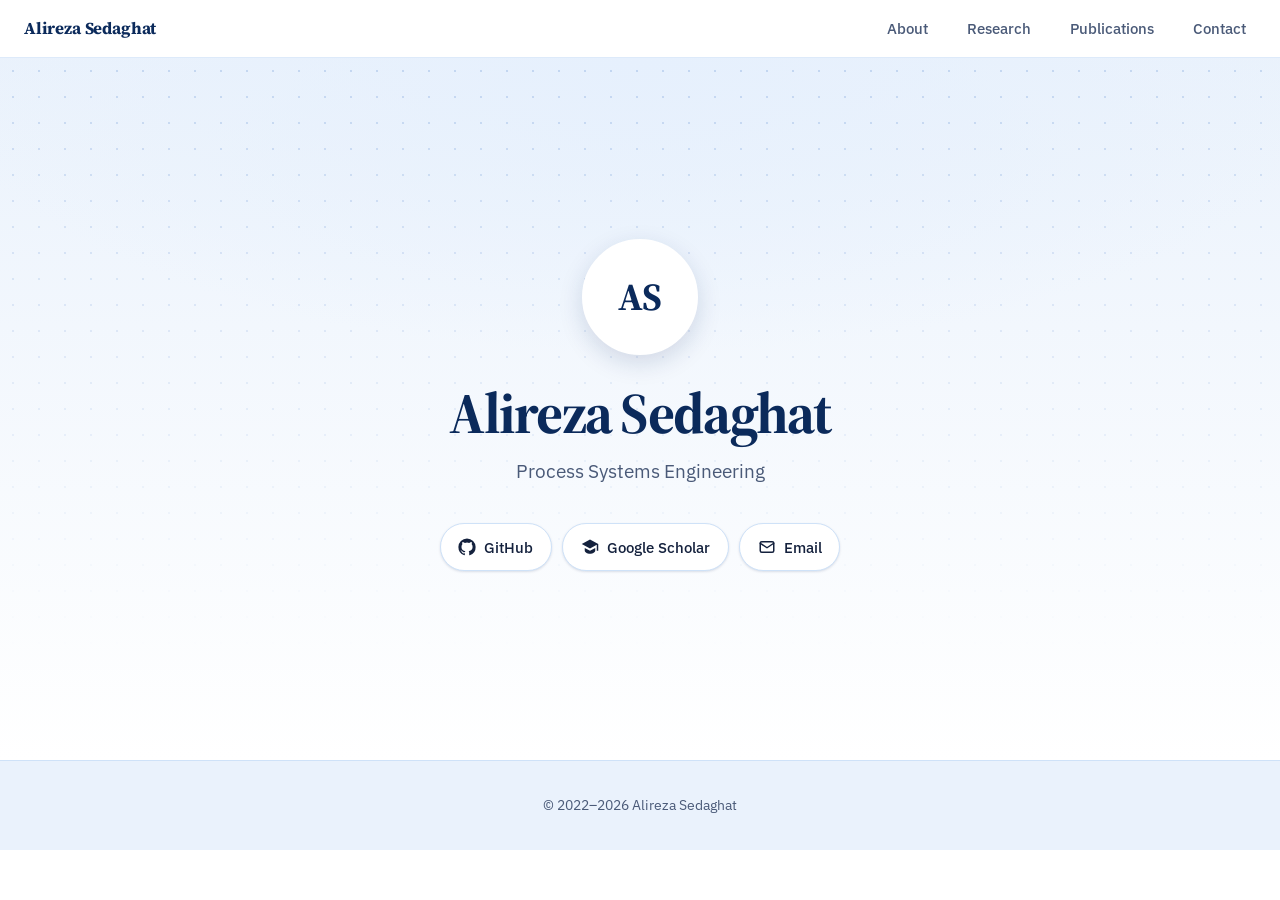
==== commit bbb11183: "Update index.html" ====
--- a/index.html
+++ b/index.html
@@ -3,8 +3,8 @@
 <head>
   <meta charset="utf-8">
   <meta name="viewport" content="width=device-width, initial-scale=1">
-  <title>Alireza Sedaghat — Chemical Engineer</title>
-  <meta name="description" content="Homepage of Alireza Sedaghat, chemical engineer working on modeling, simulation and control.">
+  <title>Alireza Sedaghat — Process System Engineer</title>
+  <meta name="description" content="Homepage of Alireza Sedaghat, Process Systems Engineering">
   <meta name="theme-color" content="#0b2a5b">
   <link rel="canonical" href="https://arezasedaghat.github.io/">
   <meta property="og:title" content="Alireza Sedaghat — Chemical Engineer">
@@ -49,7 +49,7 @@
   <main id="main" class="hero">
     <div class="avatar" aria-hidden="true">AS</div>
     <h1>Alireza Sedaghat</h1>
-    <p class="role">Chemical engineer working on modeling, simulation and control of chemical processes.</p>
+    <p class="role">Process Systems Engineering</p>
 
     <div class="social-links">
       <a href="https://github.com/arezasedaghat" rel="me noopener" target="_blank">
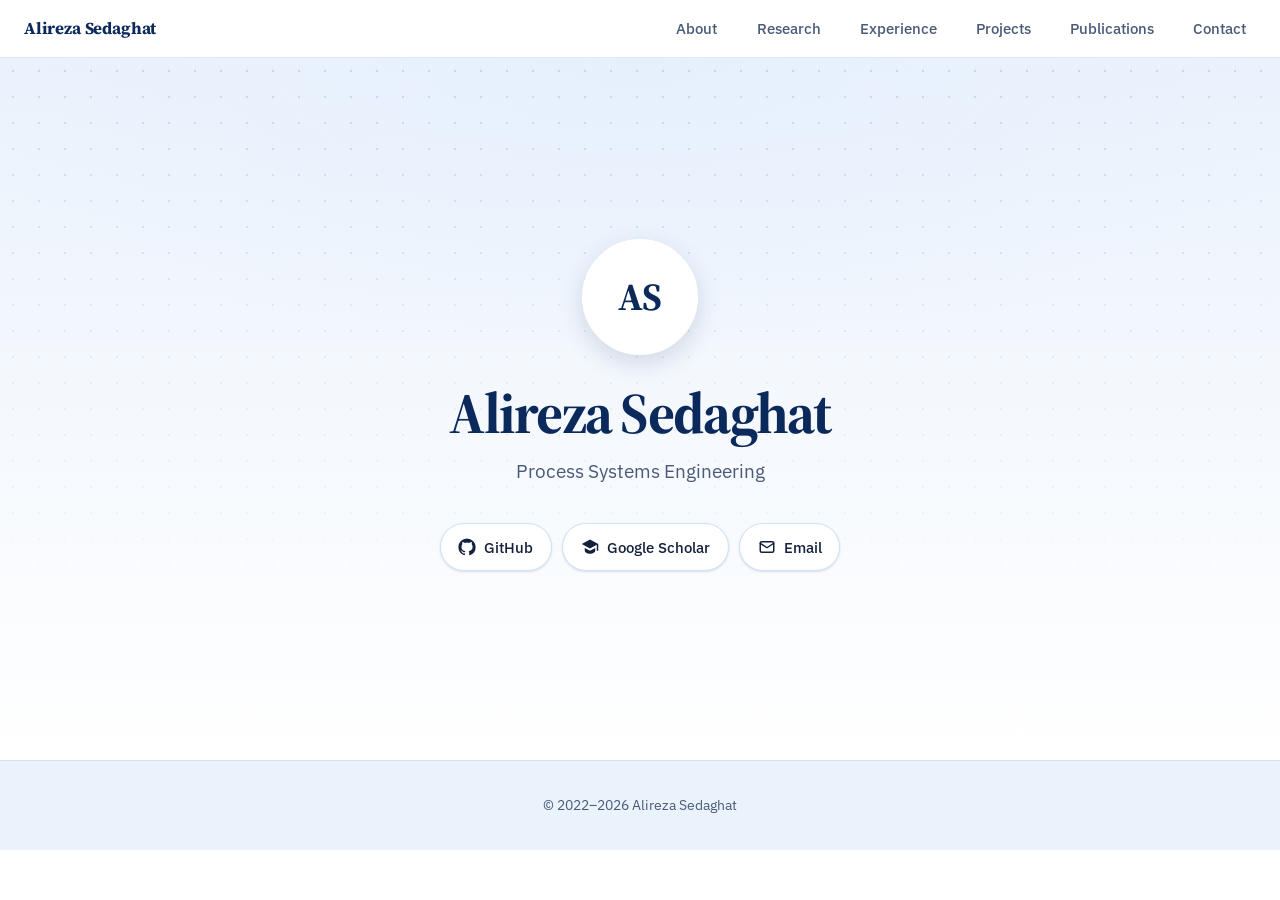
==== commit 33d8ee6a: "Update index.html" ====
--- a/index.html
+++ b/index.html
@@ -40,6 +40,8 @@
       <ul>
         <li><a href="about.html">About</a></li>
         <li><a href="research.html">Research</a></li>
+        <li><a href="experience.html">Experience</a></li>
+        <li><a href="projects.html">Projects</a></li>
         <li><a href="publications.html">Publications</a></li>
         <li><a href="contact.html">Contact</a></li>
       </ul>
@@ -60,7 +62,7 @@
         <svg viewBox="0 0 24 24" fill="currentColor" aria-hidden="true"><path d="M12 2 1 8l11 6 9-4.91V17h2V8L12 2Z"/><path d="M5 13.18V17c0 2 3.13 4 7 4s7-2 7-4v-3.82l-7 3.82-7-3.82Z"/></svg>
         Google Scholar
       </a>
-      <a href="mailto:you@example.com">
+      <a href="mailto:alireza29sedaghat79@gmail.com">
         <svg viewBox="0 0 24 24" fill="none" stroke="currentColor" stroke-width="2" stroke-linecap="round" stroke-linejoin="round" aria-hidden="true"><rect x="3" y="5" width="18" height="14" rx="2"/><path d="m3 7 9 6 9-6"/></svg>
         Email
       </a>
--- a/style.css
+++ b/style.css
@@ -469,6 +469,216 @@
   ::-webkit-scrollbar-thumb:hover { background: var(--blue); }
 }
 
+/* ---------- Projects ---------- */
+.projects {
+  list-style: none;
+  margin: 0;
+  padding: 0;
+  display: flex;
+  flex-direction: column;
+  gap: 1rem;
+}
+
+.project {
+  background: var(--white);
+  border: 1px solid var(--sky);
+  border-radius: var(--radius-sm);
+  padding: 1.25rem 1.35rem;
+  box-shadow: var(--shadow-sm);
+  transition: transform .2s ease, box-shadow .2s ease, border-color .2s ease;
+}
+.project:hover {
+  transform: translateY(-2px);
+  box-shadow: var(--shadow-md);
+  border-color: #b9d6f6;
+}
+
+.project-head {
+  display: flex;
+  justify-content: space-between;
+  align-items: baseline;
+  gap: .75rem;
+  flex-wrap: wrap;
+  margin-bottom: .55rem;
+}
+
+.project-title {
+  font-family: var(--serif);
+  font-weight: 600;
+  font-size: 1.08rem;
+  line-height: 1.4;
+  color: var(--navy);
+  margin: 0;
+}
+
+.project-date {
+  font-size: .82rem;
+  color: var(--muted);
+  font-variant-numeric: tabular-nums;
+  white-space: nowrap;
+}
+
+.project-tags {
+  list-style: none;
+  margin: .65rem 0 0;
+  padding: 0;
+  display: flex;
+  flex-wrap: wrap;
+  gap: .4rem;
+}
+.project-tags li {
+  font-size: .75rem;
+  font-weight: 500;
+  letter-spacing: .01em;
+  padding: .22rem .6rem;
+  border-radius: 999px;
+  background: var(--mist);
+  color: var(--navy);
+  border: 1px solid var(--sky);
+  line-height: 1.3;
+}
+
+/* Filter bar */
+.project-filter {
+  display: flex;
+  flex-wrap: wrap;
+  gap: .5rem;
+  margin: 0 0 1.5rem;
+}
+.project-filter button {
+  font: inherit;
+  font-size: .85rem;
+  font-weight: 500;
+  padding: .4rem .9rem;
+  border-radius: 999px;
+  border: 1px solid var(--sky);
+  background: var(--white);
+  color: var(--ink);
+  cursor: pointer;
+  transition: background-color .15s ease, color .15s ease, border-color .15s ease;
+}
+.project-filter button:hover { border-color: var(--blue); color: var(--blue); }
+.project-filter button[aria-pressed="true"] {
+  background: var(--navy);
+  border-color: var(--navy);
+  color: var(--white);
+}
+
+/* ---------- Experience / timeline ---------- */
+.timeline {
+  list-style: none;
+  margin: 0;
+  padding: 0;
+  display: flex;
+  flex-direction: column;
+  gap: 1rem;
+}
+
+.timeline-item {
+  position: relative;
+  background: var(--white);
+  border: 1px solid var(--sky);
+  border-radius: var(--radius-sm);
+  padding: 1.25rem 1.35rem 1.25rem 1.75rem;
+  box-shadow: var(--shadow-sm);
+  transition: transform .2s ease, box-shadow .2s ease, border-color .2s ease;
+}
+.timeline-item::before {
+  content: "";
+  position: absolute;
+  left: .75rem;
+  top: 1.4rem;
+  bottom: 1.4rem;
+  width: 3px;
+  border-radius: 2px;
+  background: var(--sky);
+}
+.timeline-item::after {
+  content: "";
+  position: absolute;
+  left: calc(.75rem - 4px);
+  top: 1.35rem;
+  width: 11px;
+  height: 11px;
+  border-radius: 50%;
+  background: var(--blue);
+  box-shadow: 0 0 0 3px var(--white);
+}
+.timeline-item:hover {
+  transform: translateY(-2px);
+  box-shadow: var(--shadow-md);
+  border-color: #b9d6f6;
+}
+
+.timeline-head {
+  display: flex;
+  justify-content: space-between;
+  align-items: baseline;
+  gap: .75rem;
+  flex-wrap: wrap;
+  margin-bottom: .25rem;
+}
+
+.timeline-role {
+  font-family: var(--serif);
+  font-weight: 600;
+  font-size: 1.08rem;
+  line-height: 1.35;
+  color: var(--navy);
+  margin: 0;
+}
+
+.timeline-date {
+  font-size: .82rem;
+  color: var(--muted);
+  font-variant-numeric: tabular-nums;
+  white-space: nowrap;
+}
+
+.timeline-org {
+  font-size: .92rem;
+  color: var(--muted);
+  font-weight: 500;
+  margin: 0 0 .5rem;
+}
+
+.timeline-summary {
+  font-size: .95rem;
+  margin: 0 0 .65rem;
+  max-width: 60ch;
+}
+
+.timeline-tags {
+  list-style: none;
+  margin: 0;
+  padding: 0;
+  display: flex;
+  flex-wrap: wrap;
+  gap: .4rem;
+}
+.timeline-tags li {
+  font-size: .75rem;
+  font-weight: 500;
+  letter-spacing: .01em;
+  padding: .22rem .6rem;
+  border-radius: 999px;
+  background: var(--mist);
+  color: var(--navy);
+  border: 1px solid var(--sky);
+  line-height: 1.3;
+}
+
+/* Optional inline note for empty states */
+.timeline-note {
+  background: var(--mist);
+  color: var(--muted);
+  border: 1px dashed var(--blue);
+  border-radius: var(--radius-sm);
+  padding: 1rem 1.15rem;
+  font-size: .95rem;
+  text-align: center;
+}
+
 /* ---------- Fade-in on load ---------- */
 @media (prefers-reduced-motion: no-preference) {
   .page { animation: fadeIn .5s ease both; }
@@ -480,13 +690,17 @@
 
 /* ---------- Mobile ---------- */
 @media (max-width: 700px) {
-  .topbar { padding: .7rem 1rem; flex-wrap: wrap; gap: .5rem; }
-  .topbar nav ul { gap: .15rem; flex-wrap: wrap; }
-  .topbar nav a { font-size: .88rem; padding: .3rem .45rem; }
+  .topbar { padding: .7rem 1rem; flex-direction: column; align-items: flex-start; gap: .5rem; }
+  .topbar nav { width: 100%; }
+  .topbar nav ul { width: 100%; justify-content: space-between; gap: 0; flex-wrap: wrap; }
+  .topbar nav a { font-size: .82rem; padding: .35rem .35rem; }
   .hero { min-height: auto; padding: 3rem 1.25rem 4rem; }
   .avatar { width: 96px; height: 96px; font-size: 2rem; }
   .page { padding: 1.5rem 1.25rem 3rem; }
   .pub-item { padding: 1.1rem 1.15rem; }
+  .timeline-item { padding: 1.1rem 1.15rem 1.1rem 1.6rem; }
+  .timeline-item::before { left: .65rem; }
+  .timeline-item::after { left: calc(.65rem - 4px); }
 }
 
 @media (prefers-reduced-motion: reduce) {
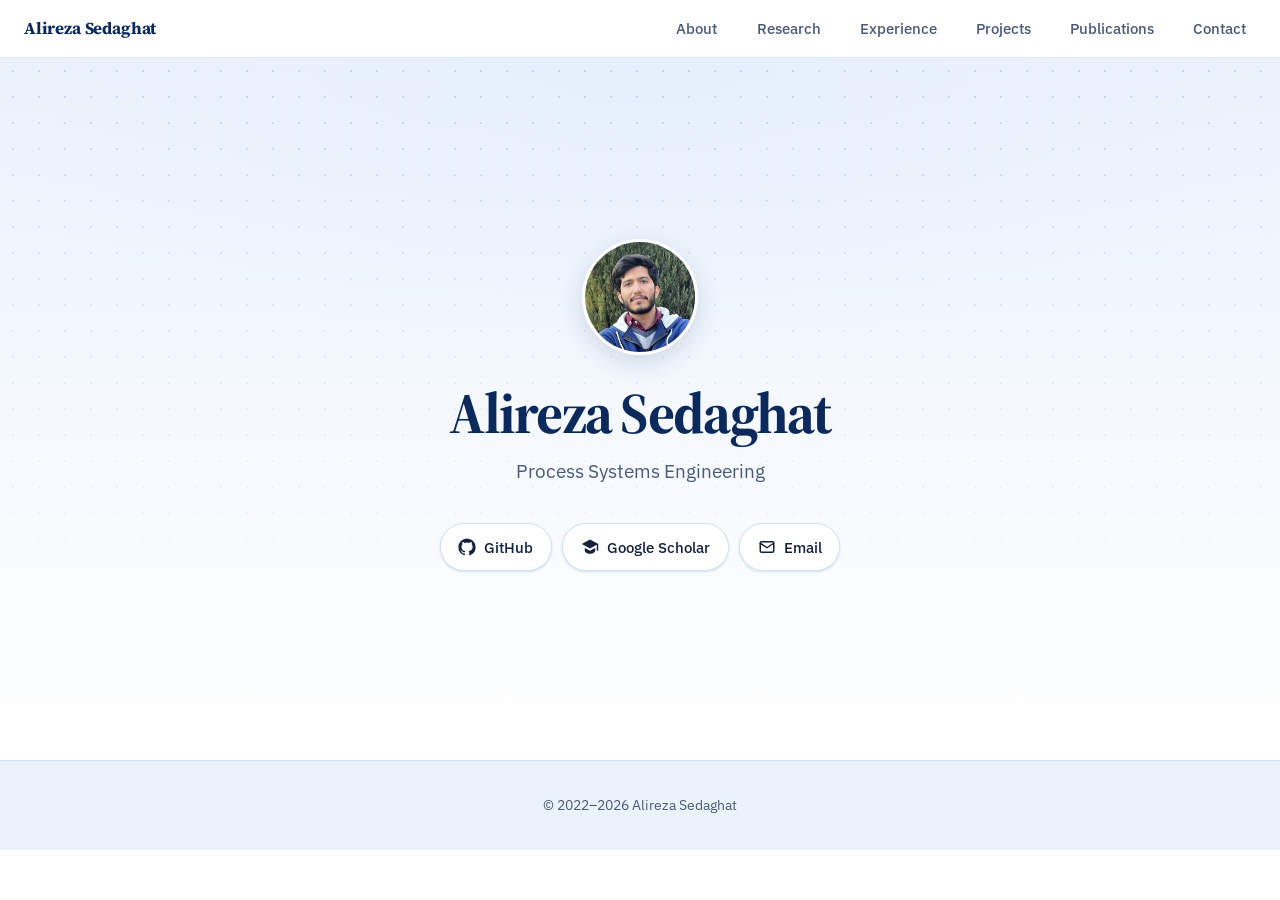
==== commit 5fd9ff11: "Update index.html" ====
--- a/index.html
+++ b/index.html
@@ -49,7 +49,7 @@
   </header>
 
   <main id="main" class="hero">
-    <div class="avatar" aria-hidden="true">AS</div>
+    <img class="avatar" src="assets/avatar.jpg" alt="Alireza Sedaghat" width="116" height="116">
     <h1>Alireza Sedaghat</h1>
     <p class="role">Process Systems Engineering</p>
 
